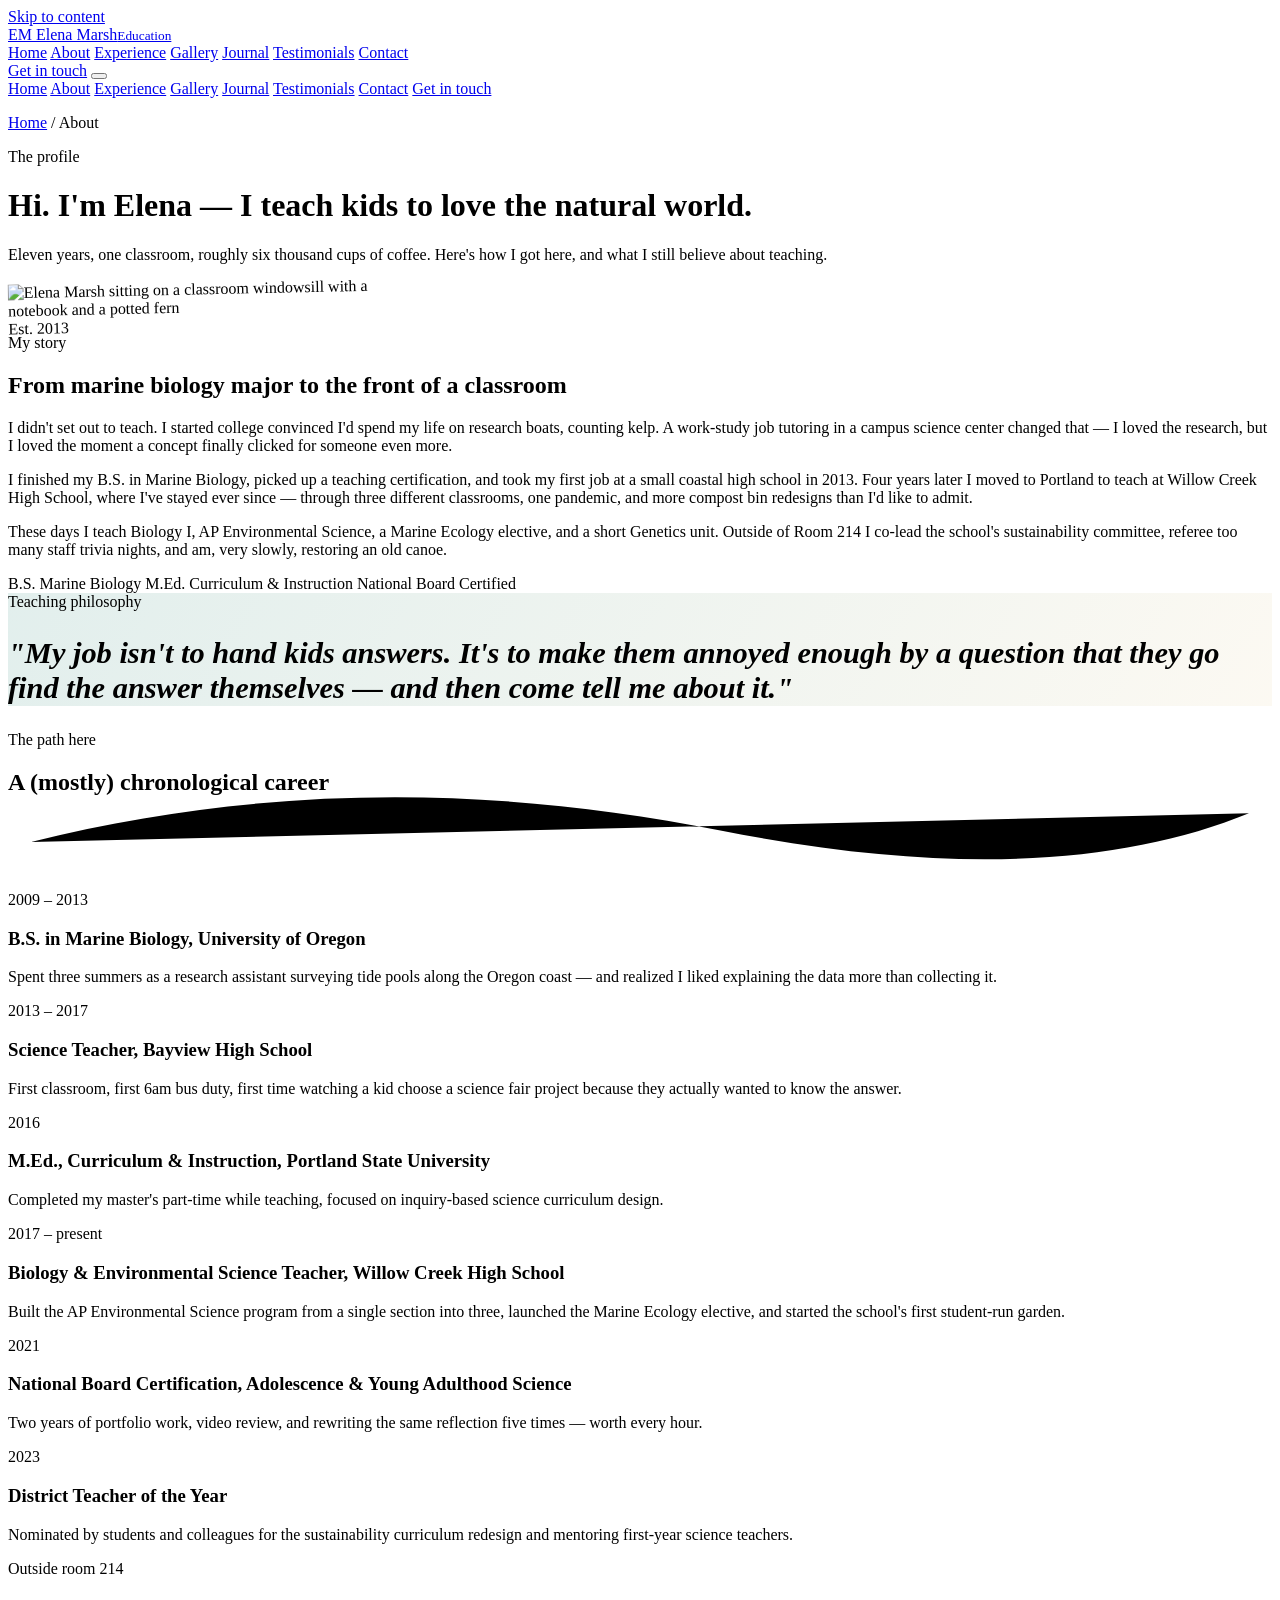
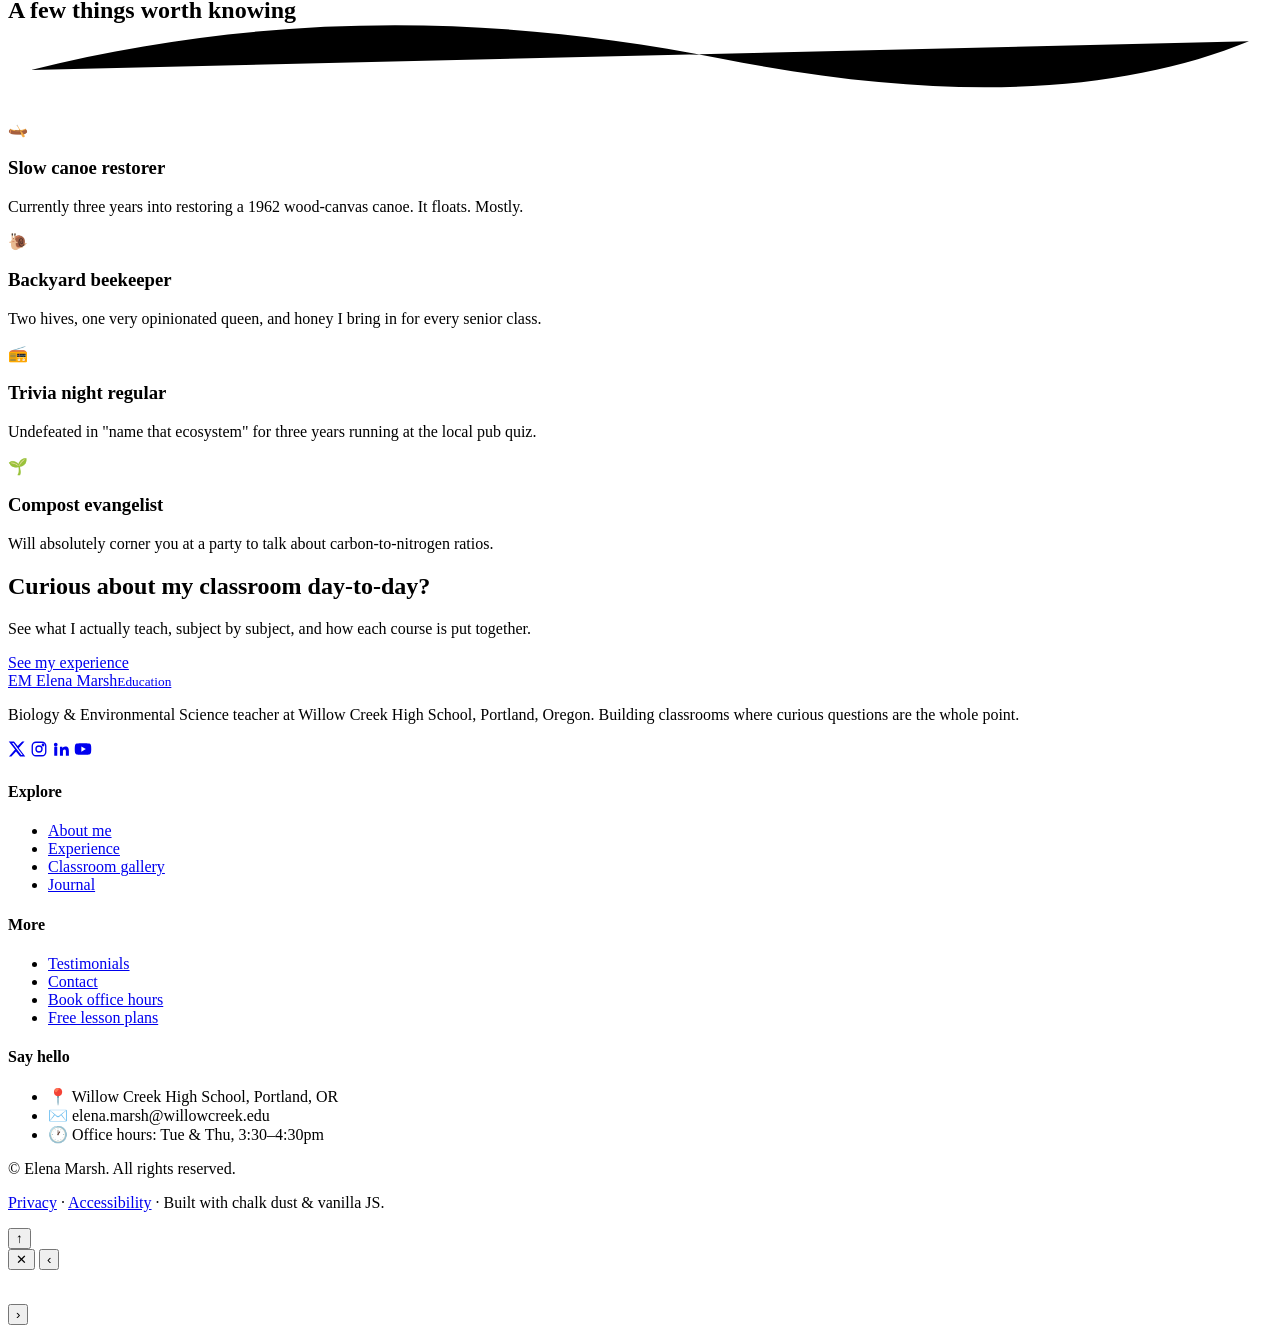
==== about.html @ 23419df8 "push awal" ====
<!DOCTYPE html>
<html lang="en">
<head>
<meta charset="UTF-8">
<meta name="viewport" content="width=device-width, initial-scale=1.0">
<title>About Elena Marsh — Education</title>
<meta name="description" content="Meet Elena Marsh, a Biology and Environmental Science teacher with 11 years in the classroom. Her story, teaching philosophy, and career timeline.">
<link rel="icon" href="data:image/svg+xml,<svg xmlns=%22http://www.w3.org/2000/svg%22 viewBox=%220 0 100 100%22><rect width=%22100%22 height=%22100%22 rx=%2222%22 fill=%22%234a9a8e%22/><text x=%2250%25%22 y=%2262%25%22 font-size=%2250%22 text-anchor=%22middle%22 fill=%22%230f1419%22 font-family=%22Georgia%22>EM</text></svg>">
<link rel="stylesheet" href="assets/styles.css">
</head>
<body>
<a class="skip-link" href="#main">Skip to content</a>
<div class="bg-layers" aria-hidden="true">
  <div class="bg-grid" data-parallax="0.06"></div>
  <span class="bg-dot" style="width:240px;height:240px;background:radial-gradient(circle,rgba(74,154,142,.25),transparent 70%);top:8%;left:-70px;" data-parallax="0.03"></span>
  <span class="bg-dot" style="width:170px;height:170px;background:radial-gradient(circle,rgba(232,147,90,.18),transparent 70%);top:55%;right:-40px;" data-parallax="0.05"></span>
</div>

<nav class="site-nav" aria-label="Primary">
  <div class="wrap">
    <a href="index.html" class="brand">
      <span class="brand-mark" aria-hidden="true">EM</span>
      <span>Elena Marsh<small>Education</small></span>
    </a>
    <div class="nav-links" role="menubar">
      <a href="index.html">Home</a>
      <a href="about.html" aria-current="page">About</a>
      <a href="experience.html">Experience</a>
      <a href="gallery.html">Gallery</a>
      <a href="blog.html">Journal</a>
      <a href="testimonials.html">Testimonials</a>
      <a href="contact.html">Contact</a>
    </div>
    <div class="nav-cta">
      <a href="contact.html" class="btn btn-ghost btn-sm">Get in touch</a>
      <button class="hamburger" aria-label="Toggle menu" aria-expanded="false" aria-controls="mobile-menu">
        <span></span><span></span><span></span>
      </button>
    </div>
  </div>
</nav>
<div class="mobile-panel" id="mobile-menu">
  <a href="index.html">Home</a>
  <a href="about.html" aria-current="page">About</a>
  <a href="experience.html">Experience</a>
  <a href="gallery.html">Gallery</a>
  <a href="blog.html">Journal</a>
  <a href="testimonials.html">Testimonials</a>
  <a href="contact.html">Contact</a>
  <a href="contact.html" class="btn btn-primary btn-block">Get in touch</a>
</div>

<main id="main">

  <header class="page-header">
    <div class="wrap">
      <p class="crumb"><a href="index.html">Home</a> / About</p>
      <span class="eyebrow">The profile</span>
      <h1>Hi. I'm Elena — I teach kids to love the natural world.</h1>
      <p class="lede">Eleven years, one classroom, roughly six thousand cups of coffee. Here's how I got here, and what I still believe about teaching.</p>
    </div>
  </header>

  <!-- BIO -->
  <section class="section-tight">
    <div class="wrap">
      <div class="grid grid-2" style="align-items:start;gap:2.4rem;">
        <div class="reveal">
          <div class="hero-photo-frame" style="transform:rotate(-1.2deg);max-width:420px;">
            <div class="tape" aria-hidden="true" style="right:auto;left:36px;"></div>
            <img src="https://picsum.photos/seed/elena-portrait/700/860" alt="Elena Marsh sitting on a classroom windowsill with a notebook and a potted fern">
            <span class="sticker sticker-bottom"><span class="dot"></span>Est. 2013</span>
          </div>
        </div>
        <div class="reveal">
          <span class="eyebrow">My story</span>
          <h2>From marine biology major to the front of a classroom</h2>
          <p>I didn't set out to teach. I started college convinced I'd spend my life on research boats, counting kelp. A work-study job tutoring in a campus science center changed that — I loved the research, but I loved the moment a concept finally clicked for someone even more.</p>
          <p>I finished my B.S. in Marine Biology, picked up a teaching certification, and took my first job at a small coastal high school in 2013. Four years later I moved to Portland to teach at Willow Creek High School, where I've stayed ever since — through three different classrooms, one pandemic, and more compost bin redesigns than I'd like to admit.</p>
          <p>These days I teach Biology I, AP Environmental Science, a Marine Ecology elective, and a short Genetics unit. Outside of Room 214 I co-lead the school's sustainability committee, referee too many staff trivia nights, and am, very slowly, restoring an old canoe.</p>
          <div class="tag-row" style="margin-top:1rem;">
            <span class="tag tag-teal">B.S. Marine Biology</span>
            <span class="tag tag-teal">M.Ed. Curriculum &amp; Instruction</span>
            <span class="tag tag-coral">National Board Certified</span>
          </div>
        </div>
      </div>
    </div>
  </section>

  <!-- PHILOSOPHY QUOTE -->
  <section class="band section-tight">
    <div class="wrap reveal">
      <div class="cta-banner" style="background:linear-gradient(120deg, rgba(74,154,142,.16), rgba(217,180,92,.08));">
        <div>
          <span class="eyebrow">Teaching philosophy</span>
          <h2 style="font-size:clamp(1.3rem,2.6vw,1.9rem);font-style:italic;">"My job isn't to hand kids answers. It's to make them annoyed enough by a question that they go find the answer themselves — and then come tell me about it."</h2>
        </div>
      </div>
    </div>
  </section>

  <!-- TIMELINE -->
  <section class="section-tight">
    <div class="wrap">
      <div class="section-head reveal">
        <span class="eyebrow">The path here</span>
        <h2>A (mostly) chronological career
          <svg class="chalk-underline" viewBox="0 0 220 12" aria-hidden="true"><path d="M4 8c40-10 80-10 120-2s70 6 92-3"/></svg>
        </h2>
      </div>
      <div class="timeline reveal">
        <div class="tl-item">
          <span class="tl-dot" aria-hidden="true"></span>
          <span class="tl-date">2009 – 2013</span>
          <h3>B.S. in Marine Biology, University of Oregon</h3>
          <p>Spent three summers as a research assistant surveying tide pools along the Oregon coast — and realized I liked explaining the data more than collecting it.</p>
        </div>
        <div class="tl-item">
          <span class="tl-dot" aria-hidden="true"></span>
          <span class="tl-date">2013 – 2017</span>
          <h3>Science Teacher, Bayview High School</h3>
          <p>First classroom, first 6am bus duty, first time watching a kid choose a science fair project because they actually wanted to know the answer.</p>
        </div>
        <div class="tl-item">
          <span class="tl-dot" aria-hidden="true"></span>
          <span class="tl-date">2016</span>
          <h3>M.Ed., Curriculum &amp; Instruction, Portland State University</h3>
          <p>Completed my master's part-time while teaching, focused on inquiry-based science curriculum design.</p>
        </div>
        <div class="tl-item">
          <span class="tl-dot" aria-hidden="true"></span>
          <span class="tl-date">2017 – present</span>
          <h3>Biology &amp; Environmental Science Teacher, Willow Creek High School</h3>
          <p>Built the AP Environmental Science program from a single section into three, launched the Marine Ecology elective, and started the school's first student-run garden.</p>
        </div>
        <div class="tl-item">
          <span class="tl-dot" aria-hidden="true"></span>
          <span class="tl-date">2021</span>
          <h3>National Board Certification, Adolescence &amp; Young Adulthood Science</h3>
          <p>Two years of portfolio work, video review, and rewriting the same reflection five times — worth every hour.</p>
        </div>
        <div class="tl-item">
          <span class="tl-dot" aria-hidden="true"></span>
          <span class="tl-date">2023</span>
          <h3>District Teacher of the Year</h3>
          <p>Nominated by students and colleagues for the sustainability curriculum redesign and mentoring first-year science teachers.</p>
        </div>
      </div>
    </div>
  </section>

  <!-- FUN FACTS -->
  <section class="band">
    <div class="wrap">
      <div class="section-head reveal">
        <span class="eyebrow">Outside room 214</span>
        <h2>A few things worth knowing
          <svg class="chalk-underline" viewBox="0 0 220 12" aria-hidden="true"><path d="M4 8c40-10 80-10 120-2s70 6 92-3"/></svg>
        </h2>
      </div>
      <div class="grid grid-4 reveal-stagger">
        <div class="card reveal" style="--i:0">
          <div class="card-icon" aria-hidden="true">🛶</div>
          <h3>Slow canoe restorer</h3>
          <p>Currently three years into restoring a 1962 wood-canvas canoe. It floats. Mostly.</p>
        </div>
        <div class="card reveal" style="--i:1">
          <div class="card-icon" aria-hidden="true">🐌</div>
          <h3>Backyard beekeeper</h3>
          <p>Two hives, one very opinionated queen, and honey I bring in for every senior class.</p>
        </div>
        <div class="card reveal" style="--i:2">
          <div class="card-icon" aria-hidden="true">📻</div>
          <h3>Trivia night regular</h3>
          <p>Undefeated in "name that ecosystem" for three years running at the local pub quiz.</p>
        </div>
        <div class="card reveal" style="--i:3">
          <div class="card-icon" aria-hidden="true">🌱</div>
          <h3>Compost evangelist</h3>
          <p>Will absolutely corner you at a party to talk about carbon-to-nitrogen ratios.</p>
        </div>
      </div>
    </div>
  </section>

  <section class="section-tight">
    <div class="wrap reveal">
      <div class="cta-banner">
        <div>
          <h2>Curious about my classroom day-to-day?</h2>
          <p>See what I actually teach, subject by subject, and how each course is put together.</p>
        </div>
        <a href="experience.html" class="btn btn-coral">See my experience</a>
      </div>
    </div>
  </section>

</main>

<footer class="site-footer">
  <div class="wrap">
    <div class="footer-grid">
      <div class="footer-about">
        <a href="index.html" class="brand" style="margin-bottom:1em;">
          <span class="brand-mark" aria-hidden="true">EM</span>
          <span>Elena Marsh<small>Education</small></span>
        </a>
        <p>Biology &amp; Environmental Science teacher at Willow Creek High School, Portland, Oregon. Building classrooms where curious questions are the whole point.</p>
        <div class="social-row">
          <a href="https://twitter.com" aria-label="Elena Marsh on X (Twitter)" target="_blank" rel="noopener"><svg viewBox="0 0 24 24" width="18" height="18" fill="currentColor" aria-hidden="true"><path d="M18.9 2H22l-7.6 8.7L23 22h-6.9l-5.4-6.6L4.5 22H1.3l8.1-9.3L1 2h7l4.9 6.1L18.9 2Zm-1.2 18h1.9L7.4 4H5.4l12.3 16Z"/></svg></a>
          <a href="https://instagram.com" aria-label="Elena Marsh on Instagram" target="_blank" rel="noopener"><svg viewBox="0 0 24 24" width="18" height="18" fill="none" stroke="currentColor" stroke-width="1.8" aria-hidden="true"><rect x="3" y="3" width="18" height="18" rx="5"/><circle cx="12" cy="12" r="4"/><circle cx="17.4" cy="6.6" r="1"/></svg></a>
          <a href="https://linkedin.com" aria-label="Elena Marsh on LinkedIn" target="_blank" rel="noopener"><svg viewBox="0 0 24 24" width="18" height="18" fill="currentColor" aria-hidden="true"><path d="M4.98 3.5a2.5 2.5 0 1 1 0 5 2.5 2.5 0 0 1 0-5ZM3 9h4v12H3V9Zm7 0h3.8v1.7h.1c.5-1 1.9-2 3.8-2 4 0 4.8 2.6 4.8 6V21h-4v-5.4c0-1.3 0-3-1.8-3s-2.1 1.4-2.1 2.9V21h-4V9Z"/></svg></a>
          <a href="https://youtube.com" aria-label="Elena Marsh on YouTube" target="_blank" rel="noopener"><svg viewBox="0 0 24 24" width="18" height="18" fill="currentColor" aria-hidden="true"><path d="M23 12s0-3.5-.4-5.1a3 3 0 0 0-2.1-2.1C18.9 4.4 12 4.4 12 4.4s-6.9 0-8.5.4A3 3 0 0 0 1.4 6.9C1 8.5 1 12 1 12s0 3.5.4 5.1a3 3 0 0 0 2.1 2.1c1.6.4 8.5.4 8.5.4s6.9 0 8.5-.4a3 3 0 0 0 2.1-2.1C23 15.5 23 12 23 12ZM9.8 15.5V8.5l6 3.5-6 3.5Z"/></svg></a>
        </div>
      </div>
      <div class="footer-links">
        <h4>Explore</h4>
        <ul>
          <li><a href="about.html">About me</a></li>
          <li><a href="experience.html">Experience</a></li>
          <li><a href="gallery.html">Classroom gallery</a></li>
          <li><a href="blog.html">Journal</a></li>
        </ul>
      </div>
      <div class="footer-links">
        <h4>More</h4>
        <ul>
          <li><a href="testimonials.html">Testimonials</a></li>
          <li><a href="contact.html">Contact</a></li>
          <li><a href="contact.html">Book office hours</a></li>
          <li><a href="blog.html">Free lesson plans</a></li>
        </ul>
      </div>
      <div class="footer-contact">
        <h4>Say hello</h4>
        <ul>
          <li>📍 Willow Creek High School, Portland, OR</li>
          <li>✉️ elena.marsh@willowcreek.edu</li>
          <li>🕐 Office hours: Tue &amp; Thu, 3:30–4:30pm</li>
        </ul>
      </div>
    </div>
    <div class="footer-bottom">
      <p>© <span class="js-year"></span> Elena Marsh. All rights reserved.</p>
      <p><a href="contact.html">Privacy</a> · <a href="contact.html">Accessibility</a> · Built with chalk dust &amp; vanilla JS.</p>
    </div>
  </div>
</footer>

<button class="to-top" aria-label="Back to top">↑</button>
<div class="lightbox" role="dialog" aria-modal="true" aria-label="Image viewer">
  <button class="lightbox-close" aria-label="Close image viewer">✕</button>
  <button class="lightbox-prev" aria-label="Previous image">‹</button>
  <div class="lightbox-inner">
    <img src="" alt="">
    <p class="lightbox-cap"></p>
  </div>
  <button class="lightbox-next" aria-label="Next image">›</button>
</div>

<script src="assets/script.js"></script>
</body>
</html>
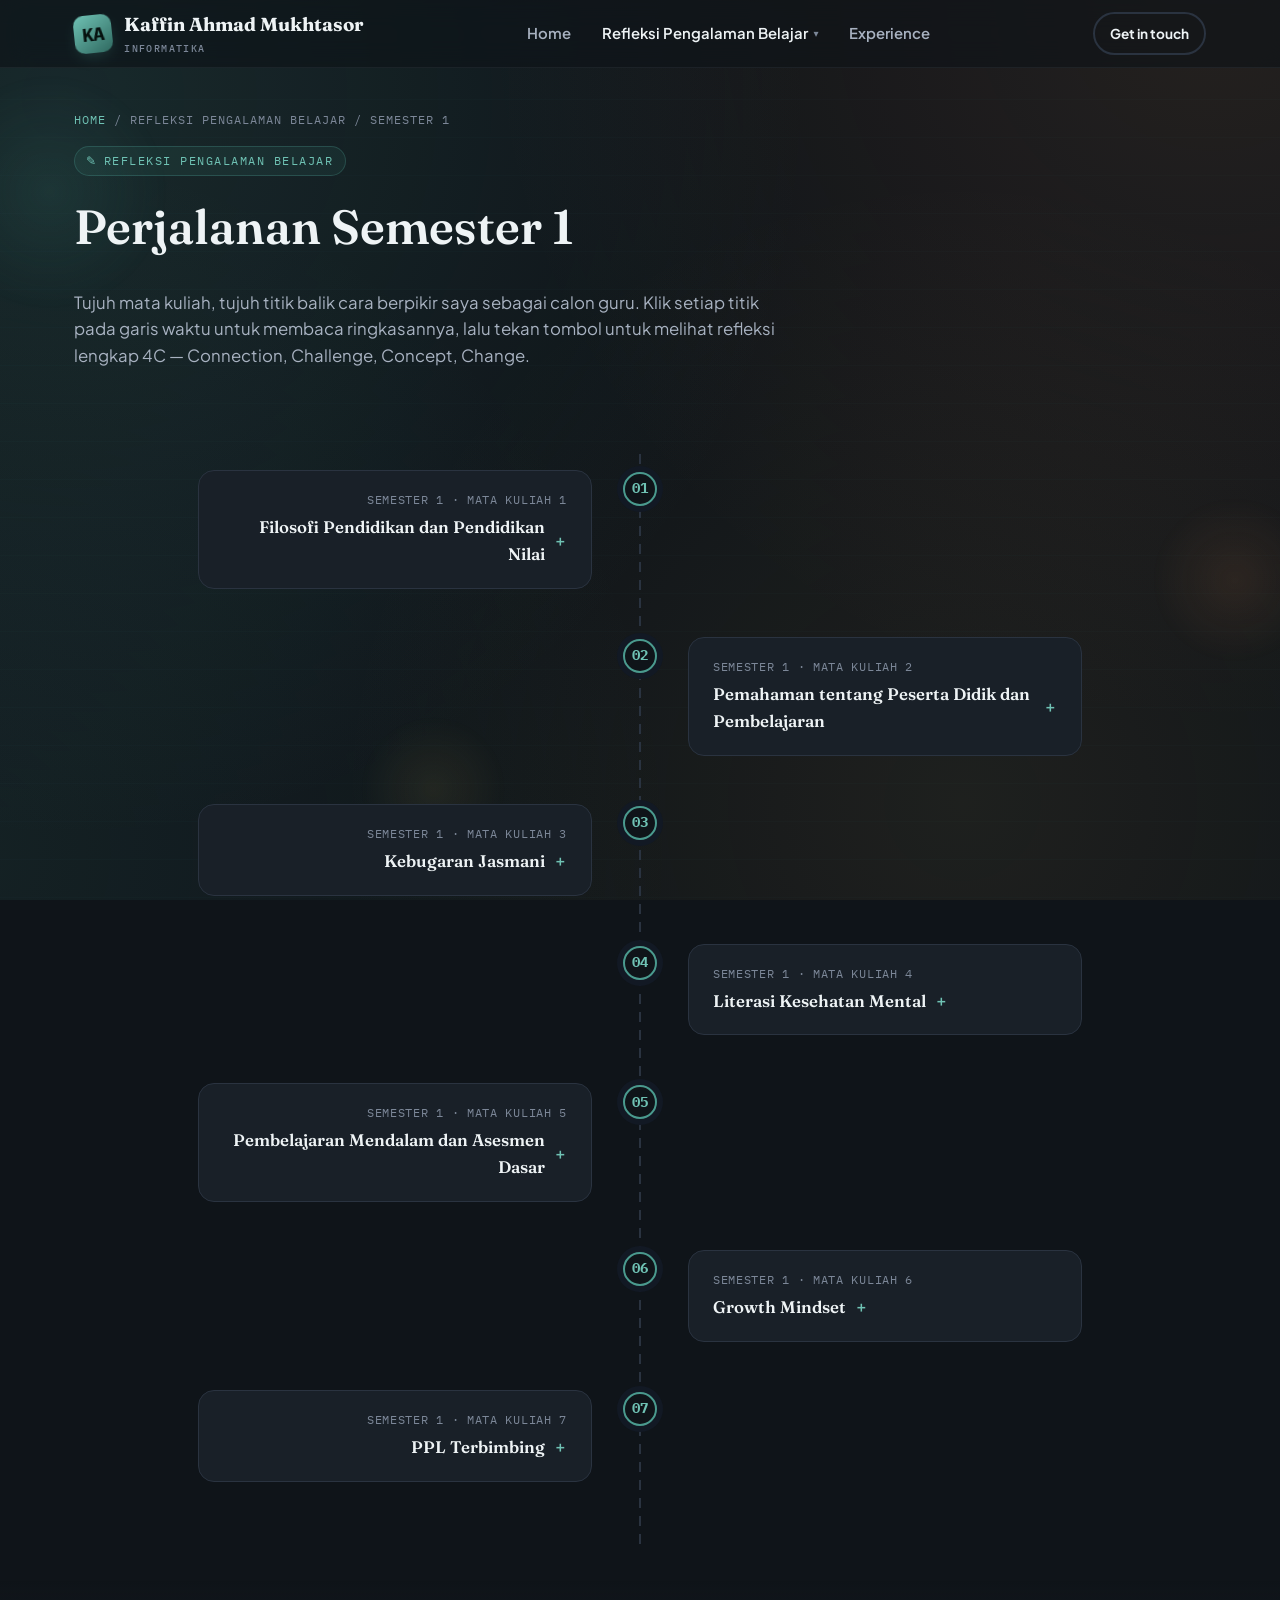
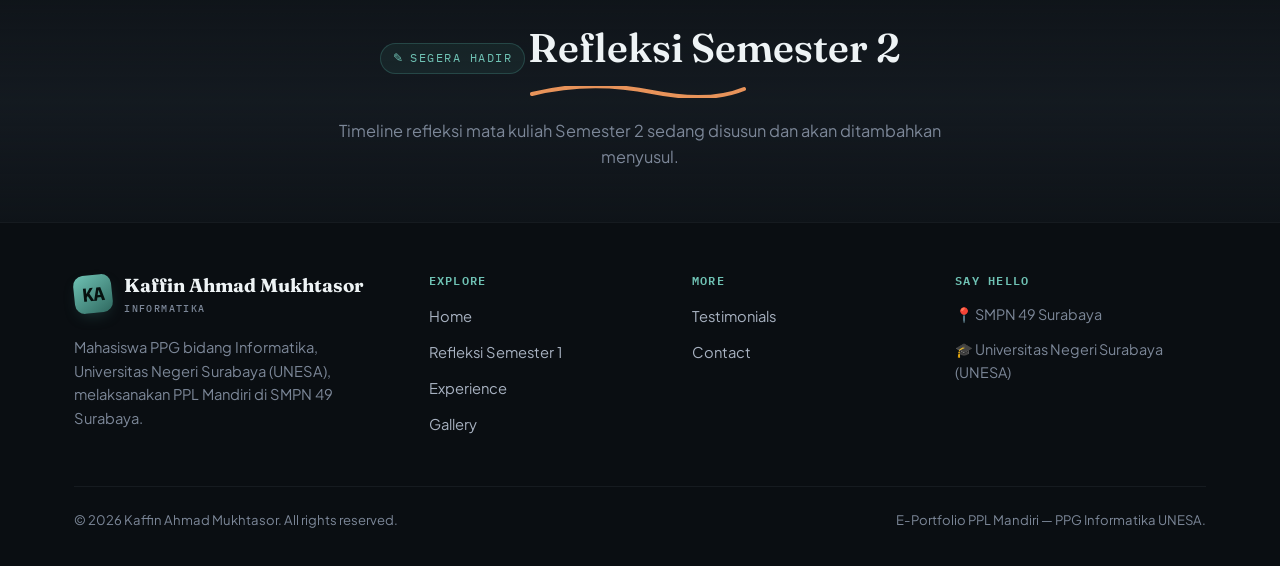
==== commit f67c215e: "push landyard" ====
--- a/about.html
+++ b/about.html
@@ -1,11 +1,12 @@
 <!DOCTYPE html>
-<html lang="en">
+<html lang="id">
 <head>
 <meta charset="UTF-8">
 <meta name="viewport" content="width=device-width, initial-scale=1.0">
-<title>About Elena Marsh — Education</title>
-<meta name="description" content="Meet Elena Marsh, a Biology and Environmental Science teacher with 11 years in the classroom. Her story, teaching philosophy, and career timeline.">
-<link rel="icon" href="data:image/svg+xml,<svg xmlns=%22http://www.w3.org/2000/svg%22 viewBox=%220 0 100 100%22><rect width=%22100%22 height=%22100%22 rx=%2222%22 fill=%22%234a9a8e%22/><text x=%2250%25%22 y=%2262%25%22 font-size=%2250%22 text-anchor=%22middle%22 fill=%22%230f1419%22 font-family=%22Georgia%22>EM</text></svg>">
+<title>Refleksi Semester 1 — Kaffin Ahmad Mukhtasor</title>
+<meta name="description" content="Timeline refleksi 4C (Connection, Challenge, Concept, Change) mata kuliah Semester 1 PPG Informatika Kaffin Ahmad Mukhtasor, Universitas Negeri Surabaya (UNESA).">
+
+<link rel="icon" href="foto/Logo Unesa-01.png">
 <link rel="stylesheet" href="assets/styles.css">
 </head>
 <body>
@@ -14,22 +15,26 @@
   <div class="bg-grid" data-parallax="0.06"></div>
   <span class="bg-dot" style="width:240px;height:240px;background:radial-gradient(circle,rgba(74,154,142,.25),transparent 70%);top:8%;left:-70px;" data-parallax="0.03"></span>
   <span class="bg-dot" style="width:170px;height:170px;background:radial-gradient(circle,rgba(232,147,90,.18),transparent 70%);top:55%;right:-40px;" data-parallax="0.05"></span>
+  <span class="bg-dot" style="width:150px;height:150px;background:radial-gradient(circle,rgba(217,180,92,.16),transparent 70%);bottom:4%;left:28%;" data-parallax="0.04"></span>
 </div>
 
 <nav class="site-nav" aria-label="Primary">
   <div class="wrap">
     <a href="index.html" class="brand">
-      <span class="brand-mark" aria-hidden="true">EM</span>
-      <span>Elena Marsh<small>Education</small></span>
+      <span class="brand-mark" aria-hidden="true">KA</span>
+      <span>Kaffin Ahmad Mukhtasor<small>Informatika</small></span>
     </a>
     <div class="nav-links" role="menubar">
       <a href="index.html">Home</a>
-      <a href="about.html" aria-current="page">About</a>
+      <details class="nav-dropdown">
+        <summary aria-current="page">Refleksi Pengalaman Belajar</summary>
+        <div class="dropdown-menu">
+          <a href="about.html#semester-1" aria-current="page">Semester 1</a>
+          <a href="about.html#semester-2">Semester 2</a>
+        </div>
+      </details>
       <a href="experience.html">Experience</a>
-      <a href="gallery.html">Gallery</a>
-      <a href="blog.html">Journal</a>
-      <a href="testimonials.html">Testimonials</a>
-      <a href="contact.html">Contact</a>
+      
     </div>
     <div class="nav-cta">
       <a href="contact.html" class="btn btn-ghost btn-sm">Get in touch</a>
@@ -41,7 +46,13 @@
 </nav>
 <div class="mobile-panel" id="mobile-menu">
   <a href="index.html">Home</a>
-  <a href="about.html" aria-current="page">About</a>
+  <details class="nav-dropdown">
+    <summary aria-current="page">Refleksi Pengalaman Belajar</summary>
+    <div class="dropdown-menu">
+      <a href="about.html#semester-1" aria-current="page">Semester 1</a>
+      <a href="about.html#semester-2">Semester 2</a>
+    </div>
+  </details>
   <a href="experience.html">Experience</a>
   <a href="gallery.html">Gallery</a>
   <a href="blog.html">Journal</a>
@@ -52,146 +63,32 @@
 
 <main id="main">
 
-  <header class="page-header">
-    <div class="wrap">
-      <p class="crumb"><a href="index.html">Home</a> / About</p>
-      <span class="eyebrow">The profile</span>
-      <h1>Hi. I'm Elena — I teach kids to love the natural world.</h1>
-      <p class="lede">Eleven years, one classroom, roughly six thousand cups of coffee. Here's how I got here, and what I still believe about teaching.</p>
-    </div>
-  </header>
-
-  <!-- BIO -->
-  <section class="section-tight">
-    <div class="wrap">
-      <div class="grid grid-2" style="align-items:start;gap:2.4rem;">
-        <div class="reveal">
-          <div class="hero-photo-frame" style="transform:rotate(-1.2deg);max-width:420px;">
-            <div class="tape" aria-hidden="true" style="right:auto;left:36px;"></div>
-            <img src="https://picsum.photos/seed/elena-portrait/700/860" alt="Elena Marsh sitting on a classroom windowsill with a notebook and a potted fern">
-            <span class="sticker sticker-bottom"><span class="dot"></span>Est. 2013</span>
-          </div>
-        </div>
-        <div class="reveal">
-          <span class="eyebrow">My story</span>
-          <h2>From marine biology major to the front of a classroom</h2>
-          <p>I didn't set out to teach. I started college convinced I'd spend my life on research boats, counting kelp. A work-study job tutoring in a campus science center changed that — I loved the research, but I loved the moment a concept finally clicked for someone even more.</p>
-          <p>I finished my B.S. in Marine Biology, picked up a teaching certification, and took my first job at a small coastal high school in 2013. Four years later I moved to Portland to teach at Willow Creek High School, where I've stayed ever since — through three different classrooms, one pandemic, and more compost bin redesigns than I'd like to admit.</p>
-          <p>These days I teach Biology I, AP Environmental Science, a Marine Ecology elective, and a short Genetics unit. Outside of Room 214 I co-lead the school's sustainability committee, referee too many staff trivia nights, and am, very slowly, restoring an old canoe.</p>
-          <div class="tag-row" style="margin-top:1rem;">
-            <span class="tag tag-teal">B.S. Marine Biology</span>
-            <span class="tag tag-teal">M.Ed. Curriculum &amp; Instruction</span>
-            <span class="tag tag-coral">National Board Certified</span>
-          </div>
-        </div>
-      </div>
-    </div>
-  </section>
-
-  <!-- PHILOSOPHY QUOTE -->
-  <section class="band section-tight">
+  <!-- PAGE HEADER -->
+  <section class="page-header">
     <div class="wrap reveal">
-      <div class="cta-banner" style="background:linear-gradient(120deg, rgba(74,154,142,.16), rgba(217,180,92,.08));">
-        <div>
-          <span class="eyebrow">Teaching philosophy</span>
-          <h2 style="font-size:clamp(1.3rem,2.6vw,1.9rem);font-style:italic;">"My job isn't to hand kids answers. It's to make them annoyed enough by a question that they go find the answer themselves — and then come tell me about it."</h2>
-        </div>
-      </div>
+      <div class="crumb"><a href="index.html">Home</a> / Refleksi Pengalaman Belajar / Semester 1</div>
+      <span class="eyebrow">Refleksi Pengalaman Belajar</span>
+      <h1>Perjalanan Semester 1</h1>
+      <p class="lede">Tujuh mata kuliah, tujuh titik balik cara berpikir saya sebagai calon guru. Klik setiap titik pada garis waktu untuk membaca ringkasannya, lalu tekan tombol untuk melihat refleksi lengkap 4C — Connection, Challenge, Concept, Change.</p>
     </div>
   </section>
 
   <!-- TIMELINE -->
-  <section class="section-tight">
+  <section class="section-tight" id="semester-1">
     <div class="wrap">
-      <div class="section-head reveal">
-        <span class="eyebrow">The path here</span>
-        <h2>A (mostly) chronological career
-          <svg class="chalk-underline" viewBox="0 0 220 12" aria-hidden="true"><path d="M4 8c40-10 80-10 120-2s70 6 92-3"/></svg>
-        </h2>
-      </div>
-      <div class="timeline reveal">
-        <div class="tl-item">
-          <span class="tl-dot" aria-hidden="true"></span>
-          <span class="tl-date">2009 – 2013</span>
-          <h3>B.S. in Marine Biology, University of Oregon</h3>
-          <p>Spent three summers as a research assistant surveying tide pools along the Oregon coast — and realized I liked explaining the data more than collecting it.</p>
-        </div>
-        <div class="tl-item">
-          <span class="tl-dot" aria-hidden="true"></span>
-          <span class="tl-date">2013 – 2017</span>
-          <h3>Science Teacher, Bayview High School</h3>
-          <p>First classroom, first 6am bus duty, first time watching a kid choose a science fair project because they actually wanted to know the answer.</p>
-        </div>
-        <div class="tl-item">
-          <span class="tl-dot" aria-hidden="true"></span>
-          <span class="tl-date">2016</span>
-          <h3>M.Ed., Curriculum &amp; Instruction, Portland State University</h3>
-          <p>Completed my master's part-time while teaching, focused on inquiry-based science curriculum design.</p>
-        </div>
-        <div class="tl-item">
-          <span class="tl-dot" aria-hidden="true"></span>
-          <span class="tl-date">2017 – present</span>
-          <h3>Biology &amp; Environmental Science Teacher, Willow Creek High School</h3>
-          <p>Built the AP Environmental Science program from a single section into three, launched the Marine Ecology elective, and started the school's first student-run garden.</p>
-        </div>
-        <div class="tl-item">
-          <span class="tl-dot" aria-hidden="true"></span>
-          <span class="tl-date">2021</span>
-          <h3>National Board Certification, Adolescence &amp; Young Adulthood Science</h3>
-          <p>Two years of portfolio work, video review, and rewriting the same reflection five times — worth every hour.</p>
-        </div>
-        <div class="tl-item">
-          <span class="tl-dot" aria-hidden="true"></span>
-          <span class="tl-date">2023</span>
-          <h3>District Teacher of the Year</h3>
-          <p>Nominated by students and colleagues for the sustainability curriculum redesign and mentoring first-year science teachers.</p>
-        </div>
-      </div>
+      <div id="timeline-root" class="timeline-vertical"></div>
     </div>
   </section>
 
-  <!-- FUN FACTS -->
-  <section class="band">
+  <!-- SEMESTER 2 PLACEHOLDER -->
+  <section class="section-tight band" id="semester-2">
     <div class="wrap">
-      <div class="section-head reveal">
-        <span class="eyebrow">Outside room 214</span>
-        <h2>A few things worth knowing
+      <div class="section-head reveal text-center" style="margin: 0 auto;">
+        <span class="eyebrow">Segera Hadir</span>
+        <h2>Refleksi Semester 2
           <svg class="chalk-underline" viewBox="0 0 220 12" aria-hidden="true"><path d="M4 8c40-10 80-10 120-2s70 6 92-3"/></svg>
         </h2>
-      </div>
-      <div class="grid grid-4 reveal-stagger">
-        <div class="card reveal" style="--i:0">
-          <div class="card-icon" aria-hidden="true">🛶</div>
-          <h3>Slow canoe restorer</h3>
-          <p>Currently three years into restoring a 1962 wood-canvas canoe. It floats. Mostly.</p>
-        </div>
-        <div class="card reveal" style="--i:1">
-          <div class="card-icon" aria-hidden="true">🐌</div>
-          <h3>Backyard beekeeper</h3>
-          <p>Two hives, one very opinionated queen, and honey I bring in for every senior class.</p>
-        </div>
-        <div class="card reveal" style="--i:2">
-          <div class="card-icon" aria-hidden="true">📻</div>
-          <h3>Trivia night regular</h3>
-          <p>Undefeated in "name that ecosystem" for three years running at the local pub quiz.</p>
-        </div>
-        <div class="card reveal" style="--i:3">
-          <div class="card-icon" aria-hidden="true">🌱</div>
-          <h3>Compost evangelist</h3>
-          <p>Will absolutely corner you at a party to talk about carbon-to-nitrogen ratios.</p>
-        </div>
-      </div>
-    </div>
-  </section>
-
-  <section class="section-tight">
-    <div class="wrap reveal">
-      <div class="cta-banner">
-        <div>
-          <h2>Curious about my classroom day-to-day?</h2>
-          <p>See what I actually teach, subject by subject, and how each course is put together.</p>
-        </div>
-        <a href="experience.html" class="btn btn-coral">See my experience</a>
+        <p>Timeline refleksi mata kuliah Semester 2 sedang disusun dan akan ditambahkan menyusul.</p>
       </div>
     </div>
   </section>
@@ -203,24 +100,18 @@
     <div class="footer-grid">
       <div class="footer-about">
         <a href="index.html" class="brand" style="margin-bottom:1em;">
-          <span class="brand-mark" aria-hidden="true">EM</span>
-          <span>Elena Marsh<small>Education</small></span>
+          <span class="brand-mark" aria-hidden="true">KA</span>
+          <span>Kaffin Ahmad Mukhtasor<small>Informatika</small></span>
         </a>
-        <p>Biology &amp; Environmental Science teacher at Willow Creek High School, Portland, Oregon. Building classrooms where curious questions are the whole point.</p>
-        <div class="social-row">
-          <a href="https://twitter.com" aria-label="Elena Marsh on X (Twitter)" target="_blank" rel="noopener"><svg viewBox="0 0 24 24" width="18" height="18" fill="currentColor" aria-hidden="true"><path d="M18.9 2H22l-7.6 8.7L23 22h-6.9l-5.4-6.6L4.5 22H1.3l8.1-9.3L1 2h7l4.9 6.1L18.9 2Zm-1.2 18h1.9L7.4 4H5.4l12.3 16Z"/></svg></a>
-          <a href="https://instagram.com" aria-label="Elena Marsh on Instagram" target="_blank" rel="noopener"><svg viewBox="0 0 24 24" width="18" height="18" fill="none" stroke="currentColor" stroke-width="1.8" aria-hidden="true"><rect x="3" y="3" width="18" height="18" rx="5"/><circle cx="12" cy="12" r="4"/><circle cx="17.4" cy="6.6" r="1"/></svg></a>
-          <a href="https://linkedin.com" aria-label="Elena Marsh on LinkedIn" target="_blank" rel="noopener"><svg viewBox="0 0 24 24" width="18" height="18" fill="currentColor" aria-hidden="true"><path d="M4.98 3.5a2.5 2.5 0 1 1 0 5 2.5 2.5 0 0 1 0-5ZM3 9h4v12H3V9Zm7 0h3.8v1.7h.1c.5-1 1.9-2 3.8-2 4 0 4.8 2.6 4.8 6V21h-4v-5.4c0-1.3 0-3-1.8-3s-2.1 1.4-2.1 2.9V21h-4V9Z"/></svg></a>
-          <a href="https://youtube.com" aria-label="Elena Marsh on YouTube" target="_blank" rel="noopener"><svg viewBox="0 0 24 24" width="18" height="18" fill="currentColor" aria-hidden="true"><path d="M23 12s0-3.5-.4-5.1a3 3 0 0 0-2.1-2.1C18.9 4.4 12 4.4 12 4.4s-6.9 0-8.5.4A3 3 0 0 0 1.4 6.9C1 8.5 1 12 1 12s0 3.5.4 5.1a3 3 0 0 0 2.1 2.1c1.6.4 8.5.4 8.5.4s6.9 0 8.5-.4a3 3 0 0 0 2.1-2.1C23 15.5 23 12 23 12ZM9.8 15.5V8.5l6 3.5-6 3.5Z"/></svg></a>
-        </div>
+        <p>Mahasiswa PPG bidang Informatika, Universitas Negeri Surabaya (UNESA), melaksanakan PPL Mandiri di SMPN 49 Surabaya.</p>
       </div>
       <div class="footer-links">
         <h4>Explore</h4>
         <ul>
-          <li><a href="about.html">About me</a></li>
+          <li><a href="index.html">Home</a></li>
+          <li><a href="about.html#semester-1">Refleksi Semester 1</a></li>
           <li><a href="experience.html">Experience</a></li>
-          <li><a href="gallery.html">Classroom gallery</a></li>
-          <li><a href="blog.html">Journal</a></li>
+          <li><a href="gallery.html">Gallery</a></li>
         </ul>
       </div>
       <div class="footer-links">
@@ -228,37 +119,36 @@
         <ul>
           <li><a href="testimonials.html">Testimonials</a></li>
           <li><a href="contact.html">Contact</a></li>
-          <li><a href="contact.html">Book office hours</a></li>
-          <li><a href="blog.html">Free lesson plans</a></li>
         </ul>
       </div>
       <div class="footer-contact">
         <h4>Say hello</h4>
         <ul>
-          <li>📍 Willow Creek High School, Portland, OR</li>
-          <li>✉️ elena.marsh@willowcreek.edu</li>
-          <li>🕐 Office hours: Tue &amp; Thu, 3:30–4:30pm</li>
+          <li>📍 SMPN 49 Surabaya</li>
+          <li>🎓 Universitas Negeri Surabaya (UNESA)</li>
         </ul>
       </div>
     </div>
     <div class="footer-bottom">
-      <p>© <span class="js-year"></span> Elena Marsh. All rights reserved.</p>
-      <p><a href="contact.html">Privacy</a> · <a href="contact.html">Accessibility</a> · Built with chalk dust &amp; vanilla JS.</p>
+      <p>© <span class="js-year"></span> Kaffin Ahmad Mukhtasor. All rights reserved.</p>
+      <p>E-Portfolio PPL Mandiri — PPG Informatika UNESA.</p>
     </div>
   </div>
 </footer>
 
 <button class="to-top" aria-label="Back to top">↑</button>
-<div class="lightbox" role="dialog" aria-modal="true" aria-label="Image viewer">
-  <button class="lightbox-close" aria-label="Close image viewer">✕</button>
-  <button class="lightbox-prev" aria-label="Previous image">‹</button>
-  <div class="lightbox-inner">
-    <img src="" alt="">
-    <p class="lightbox-cap"></p>
+
+<!-- MODAL: Detail Refleksi 4C -->
+<div class="modal-overlay" role="dialog" aria-modal="true" aria-label="Detail refleksi mata kuliah">
+  <div class="modal-box">
+    <button class="modal-close" aria-label="Tutup">✕</button>
+    <span class="eyebrow modal-eyebrow">Refleksi 4C</span>
+    <h3 class="js-modal-title">Judul Mata Kuliah</h3>
+    <div class="modal-4c js-modal-4c"></div>
   </div>
-  <button class="lightbox-next" aria-label="Next image">›</button>
 </div>
 
 <script src="assets/script.js"></script>
+<script src="assets/semester1.js"></script>
 </body>
-</html>
+</html>
--- a/assets/styles.css
+++ b/assets/styles.css
@@ -0,0 +1,1446 @@
+/* ==========================================================================
+   ELENA MARSH — EDUCATION PORTFOLIO
+   Deep Ocean / Maximalist Chalkboard system
+   ========================================================================== */
+
+@import url('https://fonts.googleapis.com/css2?family=Fraunces:ital,opsz,wght@0,9..144,400;0,9..144,500;0,9..144,600;0,9..144,700;0,9..144,800;1,9..144,500;1,9..144,600&family=Plus+Jakarta+Sans:ital,wght@0,400;0,500;0,600;0,700;0,800;1,500&family=IBM+Plex+Mono:wght@400;500;600&display=swap');
+
+/* ---------- Design tokens ---------- */
+:root{
+  /* colors */
+  --bg: #0f1419;
+  --bg-alt: #121924;
+  --bg-deep: #0a0e12;
+  --card: #192028;
+  --card-alt: #1f2731;
+  --card-line: #2a3340;
+  --teal: #4a9a8e;
+  --teal-light: #6fc2b4;
+  --teal-dark: #2f6960;
+  --teal-glow: rgba(74, 154, 142, .35);
+  --silver: #a8b2c1;
+  --silver-dim: #7c8798;
+  --coral: #e8935a;
+  --coral-light: #f0b083;
+  --gold: #d9b45c;
+  --white: #eef3f5;
+  --danger: #e0685f;
+  --ok: #7ec98f;
+
+  /* type */
+  --font-display: 'Fraunces', ui-serif, Georgia, serif;
+  --font-body: 'Plus Jakarta Sans', ui-sans-serif, system-ui, sans-serif;
+  --font-mono: 'IBM Plex Mono', ui-monospace, monospace;
+
+  /* layout */
+  --nav-h: 68px;
+  --container: 1180px;
+  --radius-sm: 10px;
+  --radius-md: 16px;
+  --radius-lg: 26px;
+  --section-pad: 3.4rem;
+
+  /* motion */
+  --ease: cubic-bezier(.22,1,.36,1);
+}
+
+/* ---------- Reset ---------- */
+*, *::before, *::after{ box-sizing: border-box; }
+html{
+  scroll-behavior: smooth;
+  scroll-padding-top: calc(var(--nav-h) + 14px);
+}
+@media (prefers-reduced-motion: reduce){
+  html{ scroll-behavior: auto; }
+  *, *::before, *::after{
+    animation-duration: .001ms !important;
+    animation-iteration-count: 1 !important;
+    transition-duration: .001ms !important;
+    scroll-behavior: auto !important;
+  }
+}
+body{
+  margin: 0;
+  background: var(--bg);
+  color: var(--silver);
+  font-family: var(--font-body);
+  font-size: 16px;
+  line-height: 1.6;
+  -webkit-font-smoothing: antialiased;
+  overflow-x: hidden;
+}
+img{ max-width: 100%; display: block; }
+a{ color: inherit; text-decoration: none; }
+ul{ margin: 0; padding: 0; list-style: none; }
+h1,h2,h3,h4{ font-family: var(--font-display); color: var(--white); margin: 0 0 .5em; font-weight: 600; }
+p{ margin: 0 0 1em; }
+button{ font-family: inherit; cursor: pointer; }
+input, textarea, select{ font-family: inherit; font-size: 1rem; }
+
+/* visible focus for a11y */
+a:focus-visible, button:focus-visible, input:focus-visible, textarea:focus-visible, select:focus-visible{
+  outline: 2px solid var(--teal-light);
+  outline-offset: 3px;
+  border-radius: 4px;
+}
+
+.skip-link{
+  position: absolute;
+  left: -999px;
+  top: 0;
+  background: var(--teal);
+  color: #06110f;
+  padding: .8em 1.2em;
+  z-index: 999;
+  font-weight: 700;
+  border-radius: 0 0 8px 0;
+}
+.skip-link:focus{ left: 0; }
+
+/* ---------- Background texture layers (parallax) ---------- */
+.bg-layers{
+  position: fixed;
+  inset: 0;
+  z-index: 0;
+  pointer-events: none;
+  overflow: hidden;
+}
+.bg-layers::before{
+  /* notebook rule lines */
+  content: "";
+  position: absolute;
+  inset: -10% -10%;
+  background-image: repeating-linear-gradient(
+      to bottom, transparent 0 37px, rgba(74,154,142,.055) 37px 38px
+    );
+  opacity: .5;
+}
+.bg-grid{
+  position: absolute;
+  inset: -20% -20%;
+  background-image:
+    radial-gradient(circle at 18% 22%, rgba(74,154,142,.16), transparent 42%),
+    radial-gradient(circle at 82% 14%, rgba(232,147,90,.10), transparent 40%),
+    radial-gradient(circle at 68% 78%, rgba(217,180,92,.08), transparent 40%),
+    radial-gradient(circle at 12% 82%, rgba(74,154,142,.10), transparent 38%);
+  will-change: transform;
+}
+.bg-dot{
+  position: absolute;
+  border-radius: 50%;
+  filter: blur(1px);
+  opacity: .5;
+  will-change: transform;
+}
+
+/* ---------- Layout helpers ---------- */
+.wrap{
+  width: 100%;
+  max-width: var(--container);
+  margin: 0 auto;
+  padding: 0 1.5rem;
+  position: relative;
+  z-index: 1;
+}
+main{ position: relative; z-index: 1; }
+section{ padding: var(--section-pad) 0; position: relative; }
+.section-tight{ padding: 2.2rem 0; }
+
+.eyebrow{
+  display: inline-flex;
+  align-items: center;
+  gap: .5em;
+  font-family: var(--font-mono);
+  font-size: .78rem;
+  letter-spacing: .12em;
+  text-transform: uppercase;
+  color: var(--teal-light);
+  background: rgba(74,154,142,.1);
+  border: 1px solid rgba(74,154,142,.3);
+  padding: .35em .9em;
+  border-radius: 999px;
+  margin-bottom: 1em;
+}
+.eyebrow::before{ content: "✎"; }
+
+.section-head{
+  max-width: 640px;
+  margin-bottom: 2.2rem;
+}
+.section-head h2{
+  font-size: clamp(1.7rem, 3.4vw, 2.5rem);
+  position: relative;
+  display: inline-block;
+}
+.chalk-underline{
+  display: block;
+  width: 100%;
+  max-width: 220px;
+  height: 12px;
+  margin-top: .15em;
+}
+.chalk-underline path{
+  stroke: var(--coral);
+  stroke-width: 4;
+  fill: none;
+  stroke-linecap: round;
+}
+.section-head p{ color: var(--silver-dim); font-size: 1.02rem; }
+
+/* ---------- Fade-in on scroll ---------- */
+.reveal{
+  opacity: 0;
+  transform: translateY(26px);
+  transition: opacity .7s var(--ease), transform .7s var(--ease);
+}
+.reveal.is-visible{ opacity: 1; transform: translateY(0); }
+.reveal-stagger > *{ transition-delay: calc(var(--i, 0) * 90ms); }
+
+/* ---------- Buttons ---------- */
+.btn{
+  display: inline-flex;
+  align-items: center;
+  gap: .55em;
+  padding: .85em 1.5em;
+  border-radius: 999px;
+  font-weight: 700;
+  font-size: .95rem;
+  border: 2px solid transparent;
+  transition: transform .25s var(--ease), box-shadow .25s var(--ease), background .25s, color .25s, border-color .25s;
+  white-space: nowrap;
+}
+.btn-primary{
+  background: linear-gradient(135deg, var(--teal-light), var(--teal));
+  color: #06110f;
+  box-shadow: 0 10px 26px -10px var(--teal-glow);
+}
+.btn-primary:hover{ transform: translateY(-3px); box-shadow: 0 16px 30px -10px var(--teal-glow); }
+.btn-ghost{
+  background: transparent;
+  border-color: var(--card-line);
+  color: var(--white);
+}
+.btn-ghost:hover{ border-color: var(--teal-light); color: var(--teal-light); transform: translateY(-3px); }
+.btn-coral{
+  background: linear-gradient(135deg, var(--coral-light), var(--coral));
+  color: #2a1206;
+  box-shadow: 0 10px 26px -12px rgba(232,147,90,.45);
+}
+.btn-coral:hover{ transform: translateY(-3px); }
+.btn-sm{ padding: .6em 1.1em; font-size: .85rem; }
+.btn-block{ width: 100%; justify-content: center; }
+
+/* ---------- Nav ---------- */
+.site-nav{
+  position: fixed;
+  top: 0; left: 0; right: 0;
+  height: var(--nav-h);
+  z-index: 100;
+  background: rgba(15,20,25,.68);
+  backdrop-filter: blur(14px) saturate(140%);
+  -webkit-backdrop-filter: blur(14px) saturate(140%);
+  border-bottom: 1px solid rgba(168,178,193,.08);
+  transition: background .3s, border-color .3s;
+}
+.site-nav.is-scrolled{
+  background: rgba(12,16,21,.92);
+  border-bottom-color: rgba(74,154,142,.22);
+}
+.site-nav .wrap{
+  height: 100%;
+  display: flex;
+  align-items: center;
+  justify-content: space-between;
+  gap: 1rem;
+}
+.brand{
+  display: flex;
+  align-items: center;
+  gap: .65em;
+  font-family: var(--font-display);
+  font-weight: 700;
+  font-size: 1.18rem;
+  color: var(--white);
+}
+.brand-mark{
+  width: 38px; height: 38px;
+  border-radius: 10px;
+  background: linear-gradient(145deg, var(--teal-light), var(--teal-dark));
+  display: grid;
+  place-items: center;
+  color: #06110f;
+  font-family: var(--font-mono);
+  font-weight: 700;
+  transform: rotate(-6deg);
+  box-shadow: 0 6px 16px -6px var(--teal-glow);
+  flex: none;
+}
+.brand small{
+  display: block;
+  font-family: var(--font-mono);
+  font-size: .62rem;
+  letter-spacing: .14em;
+  text-transform: uppercase;
+  color: var(--silver-dim);
+  font-weight: 500;
+}
+
+.nav-links{
+  display: flex;
+  align-items: center;
+  gap: 1.9rem;
+}
+.nav-links a{
+  font-size: .93rem;
+  font-weight: 600;
+  color: var(--silver);
+  position: relative;
+  padding: .3em 0;
+  transition: color .25s;
+}
+.nav-links a::after{
+  content: "";
+  position: absolute;
+  left: 0; bottom: -2px;
+  width: 0; height: 2px;
+  background: var(--coral);
+  transition: width .25s var(--ease);
+  border-radius: 2px;
+}
+.nav-links a:hover,
+.nav-links a[aria-current="page"]{ color: var(--white); }
+.nav-links a:hover::after,
+.nav-links a[aria-current="page"]::after{ width: 100%; }
+
+.nav-cta{ display: flex; align-items: center; gap: .8rem; }
+
+.hamburger{
+  display: none;
+  flex-direction: column;
+  gap: 5px;
+  background: none;
+  border: none;
+  padding: .5rem;
+  z-index: 110;
+}
+.hamburger span{
+  width: 24px; height: 2px;
+  background: var(--white);
+  border-radius: 2px;
+  transition: transform .3s var(--ease), opacity .3s var(--ease);
+}
+.hamburger[aria-expanded="true"] span:nth-child(1){ transform: translateY(7px) rotate(45deg); }
+.hamburger[aria-expanded="true"] span:nth-child(2){ opacity: 0; }
+.hamburger[aria-expanded="true"] span:nth-child(3){ transform: translateY(-7px) rotate(-45deg); }
+
+.mobile-panel{
+  position: fixed;
+  inset: var(--nav-h) 0 0 0;
+  background: rgba(10,14,18,.98);
+  backdrop-filter: blur(10px);
+  z-index: 99;
+  display: flex;
+  flex-direction: column;
+  padding: 2rem 1.7rem;
+  gap: .3rem;
+  transform: translateX(100%);
+  transition: transform .35s var(--ease);
+}
+.mobile-panel.is-open{ transform: translateX(0); }
+.mobile-panel a{
+  font-family: var(--font-display);
+  font-size: 1.5rem;
+  padding: .68em 0;
+  border-bottom: 1px solid rgba(168,178,193,.1);
+  color: var(--white);
+}
+.mobile-panel a[aria-current="page"]{ color: var(--teal-light); }
+.mobile-panel .btn{ margin-top: 1.4rem; }
+
+/* ---------- Hero (split) ---------- */
+.hero{
+  padding-top: calc(var(--nav-h) + 2.4rem);
+  padding-bottom: 2.6rem;
+  overflow: hidden;
+}
+.hero .wrap{
+  display: grid;
+  grid-template-columns: 1.05fr .95fr;
+  gap: 2.5rem;
+  align-items: center;
+}
+.hero-copy h1{
+  font-size: clamp(2.3rem, 5vw, 3.6rem);
+  line-height: 1.06;
+  margin-bottom: .38em;
+}
+.hero-copy h1 em{
+  font-style: italic;
+  color: var(--teal-light);
+  position: relative;
+}
+.hero-copy .lede{
+  font-size: 1.12rem;
+  max-width: 46ch;
+  color: var(--silver);
+}
+.hero-actions{
+  display: flex;
+  gap: 1rem;
+  flex-wrap: wrap;
+  margin-top: 1.6rem;
+}
+.hero-stats{
+  display: flex;
+  gap: 1.8rem;
+  margin-top: 2.2rem;
+  flex-wrap: wrap;
+}
+.hero-stats .stat b{
+  display: block;
+  font-family: var(--font-display);
+  font-size: 1.7rem;
+  color: var(--white);
+}
+.hero-stats .stat span{
+  font-size: .8rem;
+  color: var(--silver-dim);
+  font-family: var(--font-mono);
+  text-transform: uppercase;
+  letter-spacing: .06em;
+}
+
+.hero-media{ position: relative; }
+.hero-photo-frame{
+  position: relative;
+  border-radius: var(--radius-lg);
+  overflow: hidden;
+  border: 1px solid var(--card-line);
+  box-shadow: 0 30px 60px -25px rgba(0,0,0,.6);
+  transform: rotate(1.4deg);
+}
+.hero-photo-frame img{ width: 100%; aspect-ratio: 4/5; object-fit: cover; }
+.sticker{
+  position: absolute;
+  background: var(--card);
+  border: 1px solid var(--card-line);
+  border-radius: var(--radius-sm);
+  padding: .7em .95em;
+  font-family: var(--font-mono);
+  font-size: .78rem;
+  box-shadow: 0 14px 26px -14px rgba(0,0,0,.55);
+  display: flex;
+  align-items: center;
+  gap: .5em;
+  will-change: transform;
+}
+.sticker-top{ top: -18px; left: -22px; transform: rotate(-8deg); color: var(--gold); }
+.sticker-bottom{ bottom: -20px; right: -18px; transform: rotate(6deg); color: var(--teal-light); }
+.sticker .dot{ width: 8px; height: 8px; border-radius: 50%; background: currentColor; }
+
+.tape{
+  position: absolute;
+  width: 84px; height: 28px;
+  background: rgba(232,147,90,.28);
+  border: 1px solid rgba(232,147,90,.4);
+  top: -14px;
+  right: 40px;
+  transform: rotate(-10deg);
+  box-shadow: 0 6px 14px -8px rgba(0,0,0,.5);
+}
+
+/* ---------- Interactive ID lanyard (hero) ---------- */
+.lanyard-stage{
+  position: relative;
+  width: 100%;
+  max-width: 380px;
+  height: 480px;
+  margin: 0 auto;
+  overflow: visible;
+}
+.lanyard-strap{
+  position: absolute;
+  top: 0;
+  left: 50%;
+  width: 8px;
+  height: 140px;
+  background: linear-gradient(180deg, var(--teal-light), var(--teal-dark));
+  border-radius: 0 0 4px 4px;
+  transform-origin: top center;
+  transform: translateX(-50%);
+  box-shadow: 0 0 14px -2px var(--teal-glow);
+  z-index: 2;
+}
+.lanyard-clip{
+  width: 16px; height: 16px;
+  border-radius: 50%;
+  background: var(--silver-dim);
+  border: 2px solid var(--card-line);
+  position: absolute;
+  bottom: -8px;
+  left: 50%;
+  transform: translateX(-50%);
+}
+.lanyard-card{
+  position: absolute;
+  top: 0; left: 0;
+  width: 220px;
+  height: 300px;
+  transform-origin: top center;
+  will-change: transform;
+  touch-action: none;
+  -webkit-user-drag: none;
+  user-select: none;
+  z-index: 3;
+}
+.lanyard-card.cursor-control{ cursor: grab; }
+.lanyard-card.cursor-control:active{ cursor: grabbing; }
+.lanyard-card-inner{
+  position: relative;
+  width: 100%; height: 100%;
+  transform-style: preserve-3d;
+  will-change: transform;
+}
+.lanyard-face{
+  position: absolute;
+  inset: 0;
+  backface-visibility: hidden;
+  border-radius: var(--radius-md);
+  border: 1px solid var(--card-line);
+  box-shadow: 0 30px 60px -25px rgba(0,0,0,.65);
+  padding: 1.5rem 1.1rem 1.2rem;
+  display: flex;
+  flex-direction: column;
+  align-items: center;
+  text-align: center;
+  user-select: none;
+}
+.lanyard-front{ background: var(--card); }
+.lanyard-hole{
+  width: 26px; height: 6px;
+  background: var(--card-line);
+  border-radius: 3px;
+  position: absolute;
+  top: 12px;
+}
+.lanyard-brand{
+  font-family: var(--font-mono);
+  font-size: .66rem;
+  letter-spacing: .1em;
+  text-transform: uppercase;
+  color: var(--teal-light);
+  margin-top: 14px;
+}
+.lanyard-avatar{
+  width: 96px; height: 116px;
+  border-radius: 10px;
+  overflow: hidden;
+  margin: 1.05rem 0 .85rem;
+  background: var(--card-alt);
+  border: 2px solid var(--card-line);
+}
+.lanyard-avatar img{ width: 100%; height: 100%; object-fit: cover; pointer-events: none; -webkit-user-drag: none; }
+.lanyard-name{
+  font-family: var(--font-display);
+  font-size: 1rem;
+  color: var(--white);
+  margin: 0;
+}
+.lanyard-role{
+  font-family: var(--font-mono);
+  font-size: .7rem;
+  color: var(--silver-dim);
+  margin: .35em 0 0;
+}
+.lanyard-barcode{
+  width: 78%;
+  height: 22px;
+  margin-top: auto;
+  background: repeating-linear-gradient(90deg, var(--silver-dim) 0 2px, transparent 2px 6px);
+  opacity: .4;
+}
+.lanyard-back{
+  background: linear-gradient(150deg, var(--teal-dark), var(--bg-deep));
+  transform: rotateY(180deg);
+  justify-content: center;
+  gap: .9rem;
+}
+.lanyard-back-brand{
+  font-family: var(--font-display);
+  font-size: 1.6rem;
+  font-weight: 700;
+  color: var(--white);
+  letter-spacing: .03em;
+}
+.lanyard-terms{
+  font-size: .78rem;
+  line-height: 1.55;
+  color: var(--silver);
+  opacity: .92;
+  margin: 0;
+}
+.lanyard-footer-note{
+  font-family: var(--font-mono);
+  font-size: .62rem;
+  letter-spacing: .05em;
+  color: var(--teal-light);
+  opacity: .8;
+  margin-top: auto;
+}
+.lanyard-hint{
+  text-align: center;
+  font-family: var(--font-mono);
+  font-size: .78rem;
+  color: var(--silver-dim);
+  margin: .6rem 0 0;
+}
+
+/* ---------- Section band alt ---------- */
+.band{ background: linear-gradient(180deg, transparent, rgba(25,32,40,.5), transparent); }
+
+/* ---------- Cards / grid ---------- */
+.grid{
+  display: grid;
+  gap: 1.4rem;
+}
+.grid-3{ grid-template-columns: repeat(3, 1fr); }
+.grid-2{ grid-template-columns: repeat(2, 1fr); }
+.grid-4{ grid-template-columns: repeat(4, 1fr); }
+
+.card{
+  background: var(--card);
+  border: 1px solid var(--card-line);
+  border-radius: var(--radius-md);
+  padding: 1.7rem;
+  position: relative;
+  transition: transform .3s var(--ease), border-color .3s, box-shadow .3s;
+}
+.card:hover{
+  transform: translateY(-6px);
+  border-color: rgba(74,154,142,.4);
+  box-shadow: 0 20px 40px -22px rgba(0,0,0,.6);
+}
+.card-icon{
+  width: 46px; height: 46px;
+  border-radius: 12px;
+  display: grid;
+  place-items: center;
+  background: rgba(74,154,142,.14);
+  color: var(--teal-light);
+  font-size: 1.3rem;
+  margin-bottom: 1rem;
+}
+.card h3{ font-size: 1.15rem; margin-bottom: .4em; }
+.card p{ color: var(--silver-dim); font-size: .95rem; margin-bottom: 0; }
+.card .tag-row{ margin-top: 1rem; }
+
+.pin{
+  position: absolute;
+  top: -8px; left: 20px;
+  width: 16px; height: 16px;
+  border-radius: 50%;
+  background: var(--coral);
+  box-shadow: 0 4px 8px -2px rgba(0,0,0,.5);
+}
+.pin::after{
+  content: "";
+  position: absolute;
+  left: 50%; top: 100%;
+  width: 2px; height: 10px;
+  background: var(--card-line);
+  transform: translateX(-50%);
+}
+
+.tag{
+  display: inline-flex;
+  align-items: center;
+  font-family: var(--font-mono);
+  font-size: .72rem;
+  padding: .3em .7em;
+  border-radius: 999px;
+  background: rgba(168,178,193,.08);
+  color: var(--silver);
+  border: 1px solid rgba(168,178,193,.14);
+  margin: 0 .35em .35em 0;
+}
+.tag-teal{ background: rgba(74,154,142,.14); color: var(--teal-light); border-color: rgba(74,154,142,.3); }
+.tag-coral{ background: rgba(232,147,90,.14); color: var(--coral-light); border-color: rgba(232,147,90,.3); }
+.tag-gold{ background: rgba(217,180,92,.14); color: var(--gold); border-color: rgba(217,180,92,.3); }
+
+/* ---------- Timeline ---------- */
+.timeline{ position: relative; margin-top: 1rem; }
+.timeline::before{
+  content: "";
+  position: absolute;
+  left: 22px; top: 6px; bottom: 6px;
+  width: 2px;
+  background: repeating-linear-gradient(to bottom, var(--card-line) 0 8px, transparent 8px 14px);
+}
+.tl-item{
+  position: relative;
+  padding: 0 0 2.1rem 3.6rem;
+}
+.tl-item:last-child{ padding-bottom: 0; }
+.tl-dot{
+  position: absolute;
+  left: 12px; top: 2px;
+  width: 22px; height: 22px;
+  border-radius: 50%;
+  background: var(--card);
+  border: 2px solid var(--teal);
+  display: grid;
+  place-items: center;
+}
+.tl-dot::after{ content: ""; width: 8px; height: 8px; border-radius: 50%; background: var(--teal-light); }
+.tl-item .tl-date{
+  font-family: var(--font-mono);
+  font-size: .76rem;
+  color: var(--coral-light);
+  letter-spacing: .05em;
+  text-transform: uppercase;
+}
+.tl-item h3{ font-size: 1.15rem; margin: .3em 0 .3em; }
+.tl-item p{ color: var(--silver-dim); font-size: .95rem; }
+
+/* ---------- Stat strip ---------- */
+.stat-strip{
+  display: grid;
+  grid-template-columns: repeat(4,1fr);
+  gap: 1rem;
+}
+.stat-box{
+  background: var(--card-alt);
+  border: 1px dashed var(--card-line);
+  border-radius: var(--radius-md);
+  padding: 1.4rem;
+  text-align: center;
+}
+.stat-box b{ display: block; font-family: var(--font-display); font-size: 2rem; color: var(--teal-light); }
+.stat-box span{ font-size: .82rem; color: var(--silver-dim); }
+
+/* ---------- Skills bars ---------- */
+.skillbar{ margin-bottom: 1.1rem; }
+.skillbar .lbl{ display: flex; justify-content: space-between; font-size: .88rem; margin-bottom: .4em; color: var(--white); font-weight: 600;}
+.skillbar .track{ height: 8px; border-radius: 999px; background: var(--card-alt); overflow: hidden; border: 1px solid var(--card-line);}
+.skillbar .fill{
+  height: 100%;
+  border-radius: 999px;
+  background: linear-gradient(90deg, var(--teal-dark), var(--teal-light));
+  width: 0;
+  transition: width 1.1s var(--ease);
+}
+.skillbar.is-visible .fill{ width: var(--pct); }
+
+/* ---------- Gallery / lightbox ---------- */
+.gallery-grid{
+  display: grid;
+  grid-template-columns: repeat(4, 1fr);
+  gap: 1rem;
+}
+.gallery-grid .g-item:nth-child(6n+1){ grid-row: span 2; }
+.g-item{
+  position: relative;
+  border-radius: var(--radius-md);
+  overflow: hidden;
+  border: 1px solid var(--card-line);
+  cursor: zoom-in;
+  background: var(--card);
+}
+.g-item img{
+  width: 100%; height: 100%;
+  object-fit: cover;
+  transition: transform .5s var(--ease), filter .4s;
+  display: block;
+  min-height: 160px;
+}
+.g-item:hover img{ transform: scale(1.07); }
+.g-item .g-cap{
+  position: absolute; inset: auto 0 0 0;
+  padding: .9em .9em .8em;
+  background: linear-gradient(to top, rgba(6,10,13,.92), transparent);
+  font-size: .82rem;
+  color: var(--white);
+  font-weight: 600;
+  opacity: 0;
+  transform: translateY(8px);
+  transition: opacity .3s, transform .3s;
+}
+.g-item:hover .g-cap{ opacity: 1; transform: translateY(0); }
+
+.lightbox{
+  position: fixed;
+  inset: 0;
+  background: rgba(6,9,12,.94);
+  z-index: 200;
+  display: none;
+  align-items: center;
+  justify-content: center;
+  padding: 2rem;
+}
+.lightbox.is-open{ display: flex; }
+.lightbox-inner{
+  max-width: 900px;
+  width: 100%;
+  text-align: center;
+}
+.lightbox img{
+  max-height: 74vh;
+  margin: 0 auto;
+  border-radius: var(--radius-md);
+  border: 1px solid var(--card-line);
+  box-shadow: 0 30px 70px -20px rgba(0,0,0,.7);
+}
+.lightbox-cap{
+  margin-top: 1rem;
+  color: var(--silver);
+  font-size: .95rem;
+}
+.lightbox-close, .lightbox-prev, .lightbox-next{
+  position: fixed;
+  background: var(--card);
+  border: 1px solid var(--card-line);
+  color: var(--white);
+  width: 46px; height: 46px;
+  border-radius: 50%;
+  display: grid;
+  place-items: center;
+  font-size: 1.2rem;
+  transition: background .25s, transform .25s;
+}
+.lightbox-close:hover, .lightbox-prev:hover, .lightbox-next:hover{ background: var(--teal-dark); transform: scale(1.06); }
+.lightbox-close{ top: 1.6rem; right: 1.6rem; }
+.lightbox-prev{ left: 1.6rem; top: 50%; transform: translateY(-50%); }
+.lightbox-next{ right: 1.6rem; top: 50%; transform: translateY(-50%); }
+
+/* ---------- Testimonial cards ---------- */
+.quote-card{
+  background: var(--card);
+  border: 1px solid var(--card-line);
+  border-radius: var(--radius-md);
+  padding: 1.8rem;
+  position: relative;
+}
+.quote-card .mark{
+  font-family: var(--font-display);
+  font-size: 3rem;
+  color: var(--teal-dark);
+  line-height: .5;
+  display: block;
+  margin-bottom: .6rem;
+}
+.quote-card p{ color: var(--silver); font-size: .98rem; }
+.quote-person{ display: flex; align-items: center; gap: .8em; margin-top: 1.1em; }
+.quote-person img{ width: 42px; height: 42px; border-radius: 50%; object-fit: cover; border: 2px solid var(--teal-dark); }
+.quote-person b{ display: block; color: var(--white); font-size: .9rem; }
+.quote-person span{ font-size: .78rem; color: var(--silver-dim); }
+.stars{ color: var(--gold); letter-spacing: .1em; font-size: .85rem; margin-bottom: .5rem; }
+
+/* ---------- Blog ---------- */
+.post-card{
+  background: var(--card);
+  border: 1px solid var(--card-line);
+  border-radius: var(--radius-md);
+  overflow: hidden;
+  display: flex;
+  flex-direction: column;
+}
+.post-card .post-img{ aspect-ratio: 16/10; overflow: hidden; }
+.post-card .post-img img{ width: 100%; height: 100%; object-fit: cover; transition: transform .5s var(--ease); }
+.post-card:hover .post-img img{ transform: scale(1.08); }
+.post-body{ padding: 1.4rem; display: flex; flex-direction: column; gap: .6rem; flex: 1; }
+.post-meta{ font-family: var(--font-mono); font-size: .74rem; color: var(--silver-dim); text-transform: uppercase; letter-spacing: .05em; }
+.post-body h3{ font-size: 1.12rem; margin: 0; }
+.post-body p{ color: var(--silver-dim); font-size: .9rem; flex: 1; }
+.read-more{ color: var(--teal-light); font-weight: 700; font-size: .88rem; display: inline-flex; align-items: center; gap: .4em; }
+.read-more::after{ content: "→"; transition: transform .25s; }
+.read-more:hover::after{ transform: translateX(4px); }
+
+/* ---------- Forms ---------- */
+.form-grid{ display: grid; gap: 1.1rem; }
+.field label{
+  display: block;
+  font-size: .85rem;
+  font-weight: 700;
+  color: var(--white);
+  margin-bottom: .45em;
+}
+.field .req{ color: var(--coral); }
+.field input, .field textarea, .field select{
+  width: 100%;
+  background: var(--bg-alt);
+  border: 1px solid var(--card-line);
+  color: var(--white);
+  padding: .85em 1em;
+  border-radius: var(--radius-sm);
+  transition: border-color .25s, box-shadow .25s;
+}
+.field input:focus, .field textarea:focus, .field select:focus{
+  border-color: var(--teal);
+  box-shadow: 0 0 0 4px rgba(74,154,142,.16);
+  outline: none;
+}
+.field textarea{ resize: vertical; min-height: 130px; }
+.field small{ display: block; margin-top: .35em; color: var(--silver-dim); font-size: .78rem; }
+.form-row-2{ display: grid; grid-template-columns: 1fr 1fr; gap: 1.1rem; }
+.form-note{
+  padding: .9em 1.1em;
+  border-radius: var(--radius-sm);
+  border: 1px dashed var(--card-line);
+  font-size: .85rem;
+  color: var(--silver-dim);
+}
+.form-success{
+  display: none;
+  align-items: center;
+  gap: .6em;
+  background: rgba(126,201,143,.12);
+  border: 1px solid rgba(126,201,143,.4);
+  color: var(--ok);
+  padding: 1em 1.2em;
+  border-radius: var(--radius-sm);
+  font-weight: 600;
+  margin-top: 1rem;
+}
+.form-success.is-shown{ display: flex; }
+
+/* ---------- CTA banner ---------- */
+.cta-banner{
+  background: linear-gradient(120deg, rgba(74,154,142,.18), rgba(232,147,90,.1));
+  border: 1px solid rgba(74,154,142,.3);
+  border-radius: var(--radius-lg);
+  padding: 2.6rem;
+  display: flex;
+  align-items: center;
+  justify-content: space-between;
+  gap: 2rem;
+  flex-wrap: wrap;
+}
+.cta-banner h2{ font-size: clamp(1.4rem,3vw,2rem); margin-bottom: .25em; }
+.cta-banner p{ color: var(--silver); margin: 0; max-width: 46ch; }
+
+/* ---------- Footer ---------- */
+.site-footer{
+  background: var(--bg-deep);
+  border-top: 1px solid rgba(168,178,193,.08);
+  padding: 3rem 0 1.4rem;
+  position: relative;
+  z-index: 1;
+}
+.footer-grid{
+  display: grid;
+  grid-template-columns: 1.4fr 1fr 1fr 1.1fr;
+  gap: 2.2rem;
+  padding-bottom: 2.4rem;
+}
+.footer-grid h4{
+  font-family: var(--font-mono);
+  font-size: .78rem;
+  letter-spacing: .1em;
+  text-transform: uppercase;
+  color: var(--teal-light);
+  margin-bottom: 1em;
+}
+.footer-about p{ color: var(--silver-dim); font-size: .92rem; max-width: 32ch; }
+.footer-links li{ margin-bottom: .65em; }
+.footer-links a{ color: var(--silver); font-size: .92rem; transition: color .2s; }
+.footer-links a:hover{ color: var(--teal-light); }
+.footer-contact li{ margin-bottom: .8em; font-size: .9rem; color: var(--silver-dim); display: flex; gap: .6em; }
+.social-row{ display: flex; gap: .7rem; margin-top: 1.1rem; }
+.social-row a{
+  width: 38px; height: 38px;
+  border-radius: 50%;
+  border: 1px solid var(--card-line);
+  display: grid;
+  place-items: center;
+  color: var(--silver);
+  transition: all .25s var(--ease);
+}
+.social-row a:hover{ background: var(--teal); color: #06110f; border-color: var(--teal); transform: translateY(-3px); }
+.footer-bottom{
+  border-top: 1px solid rgba(168,178,193,.08);
+  padding-top: 1.4rem;
+  display: flex;
+  justify-content: space-between;
+  align-items: center;
+  flex-wrap: wrap;
+  gap: 1rem;
+  font-size: .82rem;
+  color: var(--silver-dim);
+}
+.footer-bottom a{ color: var(--silver-dim); }
+.footer-bottom a:hover{ color: var(--teal-light); }
+
+/* ---------- Back to top ---------- */
+.to-top{
+  position: fixed;
+  right: 1.6rem;
+  bottom: 1.6rem;
+  width: 48px; height: 48px;
+  border-radius: 50%;
+  background: var(--teal);
+  color: #06110f;
+  border: none;
+  display: grid;
+  place-items: center;
+  font-size: 1.2rem;
+  box-shadow: 0 14px 30px -10px var(--teal-glow);
+  opacity: 0;
+  transform: translateY(16px) scale(.85);
+  pointer-events: none;
+  transition: opacity .3s var(--ease), transform .3s var(--ease), background .25s;
+  z-index: 90;
+}
+.to-top.is-shown{ opacity: 1; transform: translateY(0) scale(1); pointer-events: auto; }
+.to-top:hover{ background: var(--teal-light); }
+
+/* ---------- Page header (inner pages) ---------- */
+.page-header{
+  padding: calc(var(--nav-h) + 2.6rem) 0 2rem;
+  position: relative;
+}
+.page-header h1{ font-size: clamp(2rem, 4.4vw, 3rem); }
+.page-header .lede{ max-width: 60ch; font-size: 1.05rem; color: var(--silver); }
+.crumb{
+  font-family: var(--font-mono);
+  font-size: .78rem;
+  color: var(--silver-dim);
+  text-transform: uppercase;
+  letter-spacing: .08em;
+  margin-bottom: 1rem;
+}
+.crumb a{ color: var(--teal-light); }
+
+/* ---------- Filter pills (blog/gallery) ---------- */
+.filter-row{ display: flex; flex-wrap: wrap; gap: .6rem; margin-bottom: 2rem; }
+.filter-pill{
+  font-family: var(--font-mono);
+  font-size: .8rem;
+  padding: .5em 1.1em;
+  border-radius: 999px;
+  border: 1px solid var(--card-line);
+  background: var(--card);
+  color: var(--silver);
+  transition: all .25s;
+}
+.filter-pill:hover{ border-color: var(--teal); color: var(--white); }
+.filter-pill.is-active{ background: var(--teal); color: #06110f; border-color: var(--teal); font-weight: 700; }
+
+/* ---------- Utility ---------- */
+.text-center{ text-align: center; }
+.text-justify{ text-align: justify; text-justify: inter-word; text-indent: 2em; }
+.mt-0{ margin-top: 0 !important; }
+.mb-0{ margin-bottom: 0 !important; }
+.flex-center{ display: flex; align-items: center; justify-content: center; }
+.divider-dashed{ border: none; border-top: 1px dashed var(--card-line); margin: 2.4rem 0; }
+.visually-hidden{
+  position: absolute; width: 1px; height: 1px; overflow: hidden;
+  clip: rect(0,0,0,0); white-space: nowrap; border: 0; padding: 0; margin: -1px;
+}
+
+/* ==========================================================================
+   PPL E-PORTFOLIO ADD-ONS (Kaffin Ahmad Mukhtasor)
+   Extends the Deep Ocean chalkboard system above — same tokens, new patterns
+   for: identity list, highlighted figure box, and the culture slider.
+   ========================================================================== */
+
+/* ---------- Identity list (Identitas Diri) ---------- */
+.info-list{ display: grid; gap: .85rem; }
+.info-list .info-row{
+  display: grid;
+  grid-template-columns: 168px 1fr;
+  gap: .6rem 1rem;
+  padding-bottom: .85rem;
+  border-bottom: 1px dashed var(--card-line);
+}
+.info-list .info-row:last-child{ border-bottom: none; padding-bottom: 0; }
+.info-list dt{
+  font-family: var(--font-mono);
+  font-size: .76rem;
+  letter-spacing: .06em;
+  text-transform: uppercase;
+  color: var(--teal-light);
+  font-weight: 600;
+  margin: 0;
+}
+.info-list dd{
+  margin: 0;
+  color: var(--white);
+  font-size: .98rem;
+  font-weight: 500;
+}
+
+/* ---------- Sub-section heading (A / B / C / D) ---------- */
+.subhead{
+  display: flex;
+  align-items: baseline;
+  gap: .6em;
+  margin-bottom: 1.4rem;
+}
+.subhead .subhead-tag{
+  font-family: var(--font-mono);
+  font-size: .8rem;
+  color: #06110f;
+  background: var(--gold);
+  border-radius: 8px;
+  width: 30px; height: 30px;
+  display: grid;
+  place-items: center;
+  font-weight: 700;
+  flex: none;
+}
+.subhead h3{ font-size: 1.3rem; margin: 0; }
+
+/* ---------- Highlighted figure box (Sosok Guru Inspiratif) ---------- */
+.highlight-box{
+  background: var(--card-alt);
+  border: 1px solid var(--card-line);
+  border-left: 4px solid var(--teal);
+  border-radius: var(--radius-md);
+  padding: 1.7rem 1.8rem;
+  margin-top: 1.6rem;
+}
+.highlight-box .eyebrow{ margin-bottom: .8em; }
+.highlight-box h4{ font-size: 1.08rem; margin-bottom: .8em; }
+.highlight-box p{ color: var(--silver); font-size: .95rem; text-align: justify; text-justify: inter-word; text-indent: 2em; }
+.highlight-box p:last-child{ margin-bottom: 0; }
+
+/* ---------- Culture slider (Cerita Daerah Asal) ---------- */
+.culture-wrapper{
+  position: relative;
+  display: flex;
+  align-items: center;
+  gap: .9rem;
+  margin-top: 1.8rem;
+}
+.culture-slider{
+  display: flex;
+  gap: 1.2rem;
+  overflow-x: auto;
+  scroll-snap-type: x mandatory;
+  scroll-behavior: smooth;
+  padding: .3rem .1rem 1rem;
+  flex: 1;
+  scrollbar-width: none;
+}
+.culture-slider::-webkit-scrollbar{ display: none; }
+.culture-card{
+  flex: 0 0 250px;
+  scroll-snap-align: start;
+  background: var(--card);
+  border: 1px solid var(--card-line);
+  border-radius: var(--radius-md);
+  overflow: hidden;
+  transition: transform .3s var(--ease), border-color .3s, box-shadow .3s;
+}
+.culture-card:hover{
+  transform: translateY(-6px);
+  border-color: rgba(74,154,142,.4);
+  box-shadow: 0 20px 36px -20px rgba(0,0,0,.6);
+}
+.culture-img{
+  width: 100%;
+  aspect-ratio: 4/3;
+  object-fit: cover;
+  background: var(--card-alt);
+}
+.culture-content{ padding: 1.05rem 1.15rem 1.3rem; }
+.culture-content h5{
+  font-family: var(--font-display);
+  font-size: 1.02rem;
+  color: var(--white);
+  margin: 0 0 .4em;
+}
+.culture-content p{ font-size: .86rem; color: var(--silver-dim); margin: 0; }
+
+.slider-btn{
+  flex: none;
+  width: 42px; height: 42px;
+  border-radius: 50%;
+  background: var(--card);
+  border: 1px solid var(--card-line);
+  color: var(--white);
+  display: grid;
+  place-items: center;
+  font-size: 1rem;
+  transition: background .25s, border-color .25s, transform .25s;
+}
+.slider-btn:hover{ background: var(--teal-dark); border-color: var(--teal); transform: scale(1.06); }
+
+/* ---------- Vertical zig-zag timeline (Semester reflections) ---------- */
+.timeline-vertical{
+  position: relative;
+  max-width: 980px;
+  margin: 0 auto;
+  padding: 1rem 0 1rem;
+}
+.timeline-vertical::before{
+  content: "";
+  position: absolute;
+  left: 50%;
+  top: 0;
+  bottom: 0;
+  width: 2px;
+  background: repeating-linear-gradient(to bottom, var(--card-line) 0 10px, transparent 10px 18px);
+  transform: translateX(-50%);
+}
+.tl-v-item{
+  position: relative;
+  width: 50%;
+  padding: 0 3rem 3rem;
+  box-sizing: border-box;
+}
+.tl-v-item:nth-child(odd){ left: 0; text-align: right; }
+.tl-v-item:nth-child(even){ left: 50%; text-align: left; }
+.tl-v-num{
+  position: absolute;
+  top: 2px;
+  width: 34px; height: 34px;
+  border-radius: 50%;
+  background: var(--bg);
+  border: 2px solid var(--teal);
+  color: var(--teal-light);
+  font-family: var(--font-mono);
+  font-weight: 700;
+  font-size: .85rem;
+  display: grid;
+  place-items: center;
+  z-index: 2;
+  box-shadow: 0 0 0 6px var(--bg-alt);
+}
+.tl-v-item:nth-child(odd) .tl-v-num{ right: -17px; }
+.tl-v-item:nth-child(even) .tl-v-num{ left: -17px; }
+
+.tl-v-card{
+  background: var(--card);
+  border: 1px solid var(--card-line);
+  border-radius: var(--radius-md);
+  padding: 1.25rem 1.5rem;
+  cursor: pointer;
+  transition: border-color .3s, transform .3s, box-shadow .3s;
+}
+.tl-v-card:hover{ border-color: rgba(74,154,142,.4); transform: translateY(-3px); }
+.tl-v-card.is-open{ border-color: var(--teal); }
+.tl-v-card .tl-v-tag{
+  font-family: var(--font-mono);
+  font-size: .72rem;
+  text-transform: uppercase;
+  letter-spacing: .06em;
+  color: var(--silver-dim);
+  display: block;
+  margin-bottom: .4em;
+}
+.tl-v-card h3{ font-size: 1.05rem; margin: 0; display: flex; align-items: center; gap: .5em; }
+.tl-v-item:nth-child(odd) .tl-v-card h3{ justify-content: flex-end; }
+.tl-v-card h3::after{
+  content: "＋";
+  font-size: .85em;
+  color: var(--teal-light);
+  transition: transform .3s var(--ease);
+  flex: none;
+}
+.tl-v-card.is-open h3::after{ content: "－"; }
+
+.tl-v-body{
+  max-height: 0;
+  overflow: hidden;
+  transition: max-height .4s var(--ease), margin-top .4s var(--ease);
+}
+.tl-v-card.is-open .tl-v-body{ max-height: 260px; margin-top: .9rem; }
+.tl-v-body p{ color: var(--silver-dim); font-size: .9rem; margin-bottom: .9em; }
+.tl-v-item:nth-child(odd) .tl-v-body{ text-align: right; }
+.tl-v-item:nth-child(even) .tl-v-body{ text-align: left; }
+.tl-v-item:nth-child(odd) .tl-v-body .btn{ margin-left: auto; }
+
+/* ---------- Modal popup (4C reflection detail) ---------- */
+.modal-overlay{
+  position: fixed;
+  inset: 0;
+  background: rgba(6,9,12,.88);
+  display: none;
+  align-items: center;
+  justify-content: center;
+  padding: 2rem 1.2rem;
+  z-index: 300;
+}
+.modal-overlay.is-open{ display: flex; }
+.modal-box{
+  background: var(--card);
+  border: 1px solid var(--card-line);
+  border-radius: var(--radius-lg);
+  max-width: 720px;
+  width: 100%;
+  max-height: 84vh;
+  overflow-y: auto;
+  padding: 2rem 2.2rem 2.2rem;
+  position: relative;
+  box-shadow: 0 40px 80px -20px rgba(0,0,0,.7);
+}
+.modal-close{
+  position: absolute;
+  top: 1.2rem; right: 1.2rem;
+  width: 38px; height: 38px;
+  border-radius: 50%;
+  background: var(--card-alt);
+  border: 1px solid var(--card-line);
+  color: var(--white);
+  display: grid;
+  place-items: center;
+  font-size: 1.1rem;
+  transition: background .25s;
+}
+.modal-close:hover{ background: var(--teal-dark); }
+.modal-box h3{ font-size: 1.35rem; margin-bottom: .15em; padding-right: 2.4rem; }
+.modal-4c{ display: grid; gap: 1.3rem; margin-top: 1.5rem; }
+.modal-4c-block{ border-left: 3px solid var(--teal); padding-left: 1rem; }
+.modal-4c-block h4{
+  font-family: var(--font-mono);
+  font-size: .78rem;
+  text-transform: uppercase;
+  letter-spacing: .08em;
+  color: var(--teal-light);
+  margin-bottom: .5em;
+}
+.modal-4c-block p{ color: var(--silver); font-size: .92rem; text-align: justify; text-indent: 1.6em; margin-bottom: .7em; }
+.modal-4c-block p:last-child{ margin-bottom: 0; }
+
+/* ---------- Nav dropdown (Refleksi Pengalaman Belajar) ---------- */
+.nav-dropdown{ position: relative; }
+.nav-dropdown summary{
+  cursor: pointer;
+  list-style: none;
+  display: flex;
+  align-items: center;
+  gap: .4em;
+  font-size: .93rem;
+  font-weight: 600;
+  color: var(--silver);
+  padding: .3em 0;
+  transition: color .25s;
+}
+.nav-dropdown summary::-webkit-details-marker{ display: none; }
+.nav-dropdown summary::after{
+  content: "▾";
+  font-size: .68em;
+  transition: transform .25s var(--ease);
+  color: var(--silver-dim);
+}
+.nav-dropdown[open] summary::after{ transform: rotate(180deg); }
+.nav-dropdown summary:hover{ color: var(--white); }
+.nav-dropdown summary:hover::after{ color: var(--teal-light); }
+.nav-dropdown summary[aria-current="page"]{ color: var(--white); }
+.dropdown-menu a[aria-current="page"]{ color: var(--teal-light); background: rgba(74,154,142,.14); }
+
+.dropdown-menu{
+  position: absolute;
+  top: calc(100% + 14px);
+  left: 50%;
+  transform: translateX(-50%);
+  background: var(--card);
+  border: 1px solid var(--card-line);
+  border-radius: var(--radius-sm);
+  padding: .45rem;
+  display: flex;
+  flex-direction: column;
+  gap: .15rem;
+  min-width: 168px;
+  box-shadow: 0 20px 40px -18px rgba(0,0,0,.6);
+  z-index: 50;
+}
+.dropdown-menu a{
+  padding: .6em .85em;
+  border-radius: 8px;
+  font-size: .88rem;
+  font-weight: 600;
+  color: var(--silver);
+  transition: background .2s, color .2s;
+}
+.dropdown-menu a:hover{ background: rgba(74,154,142,.14); color: var(--teal-light); }
+
+/* Mobile menu variant: full-width accordion instead of floating menu */
+.mobile-panel .nav-dropdown{ border-bottom: 1px solid rgba(168,178,193,.1); }
+.mobile-panel .nav-dropdown summary{
+  font-family: var(--font-display);
+  font-size: 1.5rem;
+  font-weight: 600;
+  color: var(--white);
+  padding: .68em 0;
+  justify-content: space-between;
+}
+.mobile-panel .nav-dropdown summary::after{ font-size: .55em; }
+.mobile-panel .dropdown-menu{
+  position: static;
+  transform: none;
+  background: transparent;
+  border: none;
+  box-shadow: none;
+  min-width: 0;
+  padding: 0 0 .7em .3rem;
+  gap: 0;
+}
+.mobile-panel .dropdown-menu a{
+  font-family: var(--font-body);
+  font-size: 1.05rem;
+  font-weight: 500;
+  padding: .55em .5em;
+  color: var(--silver);
+}
+.mobile-panel .dropdown-menu a:hover{ color: var(--teal-light); background: transparent; }
+
+/* ---------- Goal cards centering (Tujuan Menjadi Guru) ---------- */
+.card-center{ text-align: center; }
+.card-center .card-icon{ margin-left: auto; margin-right: auto; }
+
+/* ---------- Responsive ---------- */
+@media (max-width: 1020px){
+  .grid-4{ grid-template-columns: repeat(2,1fr); }
+  .grid-3{ grid-template-columns: repeat(2,1fr); }
+  .stat-strip{ grid-template-columns: repeat(2,1fr); }
+  .footer-grid{ grid-template-columns: 1fr 1fr; }
+  .gallery-grid{ grid-template-columns: repeat(3,1fr); }
+  .gallery-grid .g-item:nth-child(6n+1){ grid-row: span 1; }
+}
+
+@media (max-width: 860px){
+  .nav-links{ display: none; }
+  .nav-cta .btn-ghost{ display: none; }
+  .hamburger{ display: flex; }
+  .hero .wrap{ grid-template-columns: 1fr; }
+  .hero-media{ order: -1; max-width: 380px; margin: 0 auto; }
+  .lanyard-stage{ height: 420px; }
+  .form-row-2{ grid-template-columns: 1fr; }
+  .info-list .info-row{ grid-template-columns: 130px 1fr; }
+}
+
+@media (max-width: 640px){
+  :root{ --section-pad: 2.4rem; }
+  .lanyard-stage{ height: 380px; max-width: 260px; }
+  .lanyard-card{ width: 168px; height: 232px; }
+  .lanyard-avatar{ width: 74px; height: 88px; margin: .8rem 0 .6rem; }
+  .grid-3, .grid-2, .grid-4{ grid-template-columns: 1fr; }
+  .gallery-grid{ grid-template-columns: repeat(2,1fr); }
+  .stat-strip{ grid-template-columns: repeat(2,1fr); }
+  .cta-banner{ flex-direction: column; align-items: flex-start; text-align: left; }
+  .footer-grid{ grid-template-columns: 1fr; gap: 1.8rem; }
+  .footer-bottom{ flex-direction: column; align-items: flex-start; }
+  .lightbox-prev{ left: .6rem; }
+  .lightbox-next{ right: .6rem; }
+  .lightbox-close{ top: .8rem; right: .8rem; }
+  .info-list .info-row{ grid-template-columns: 1fr; gap: .2rem; }
+  .culture-card{ flex-basis: 210px; }
+  .slider-btn{ width: 36px; height: 36px; }
+
+  .timeline-vertical::before{ left: 17px; }
+  .tl-v-item, .tl-v-item:nth-child(odd), .tl-v-item:nth-child(even){
+    width: 100%;
+    left: 0;
+    text-align: left;
+    padding: 0 0 2.2rem 3.2rem;
+  }
+  .tl-v-item:nth-child(odd) .tl-v-num,
+  .tl-v-item:nth-child(even) .tl-v-num{ left: 0; right: auto; }
+  .tl-v-item:nth-child(odd) .tl-v-card h3{ justify-content: flex-start; }
+  .tl-v-item:nth-child(odd) .tl-v-body,
+  .tl-v-item:nth-child(even) .tl-v-body{ text-align: left; }
+  .tl-v-item:nth-child(odd) .tl-v-body .btn{ margin-left: 0; }
+  .modal-box{ padding: 1.6rem 1.4rem 1.8rem; }
+}   
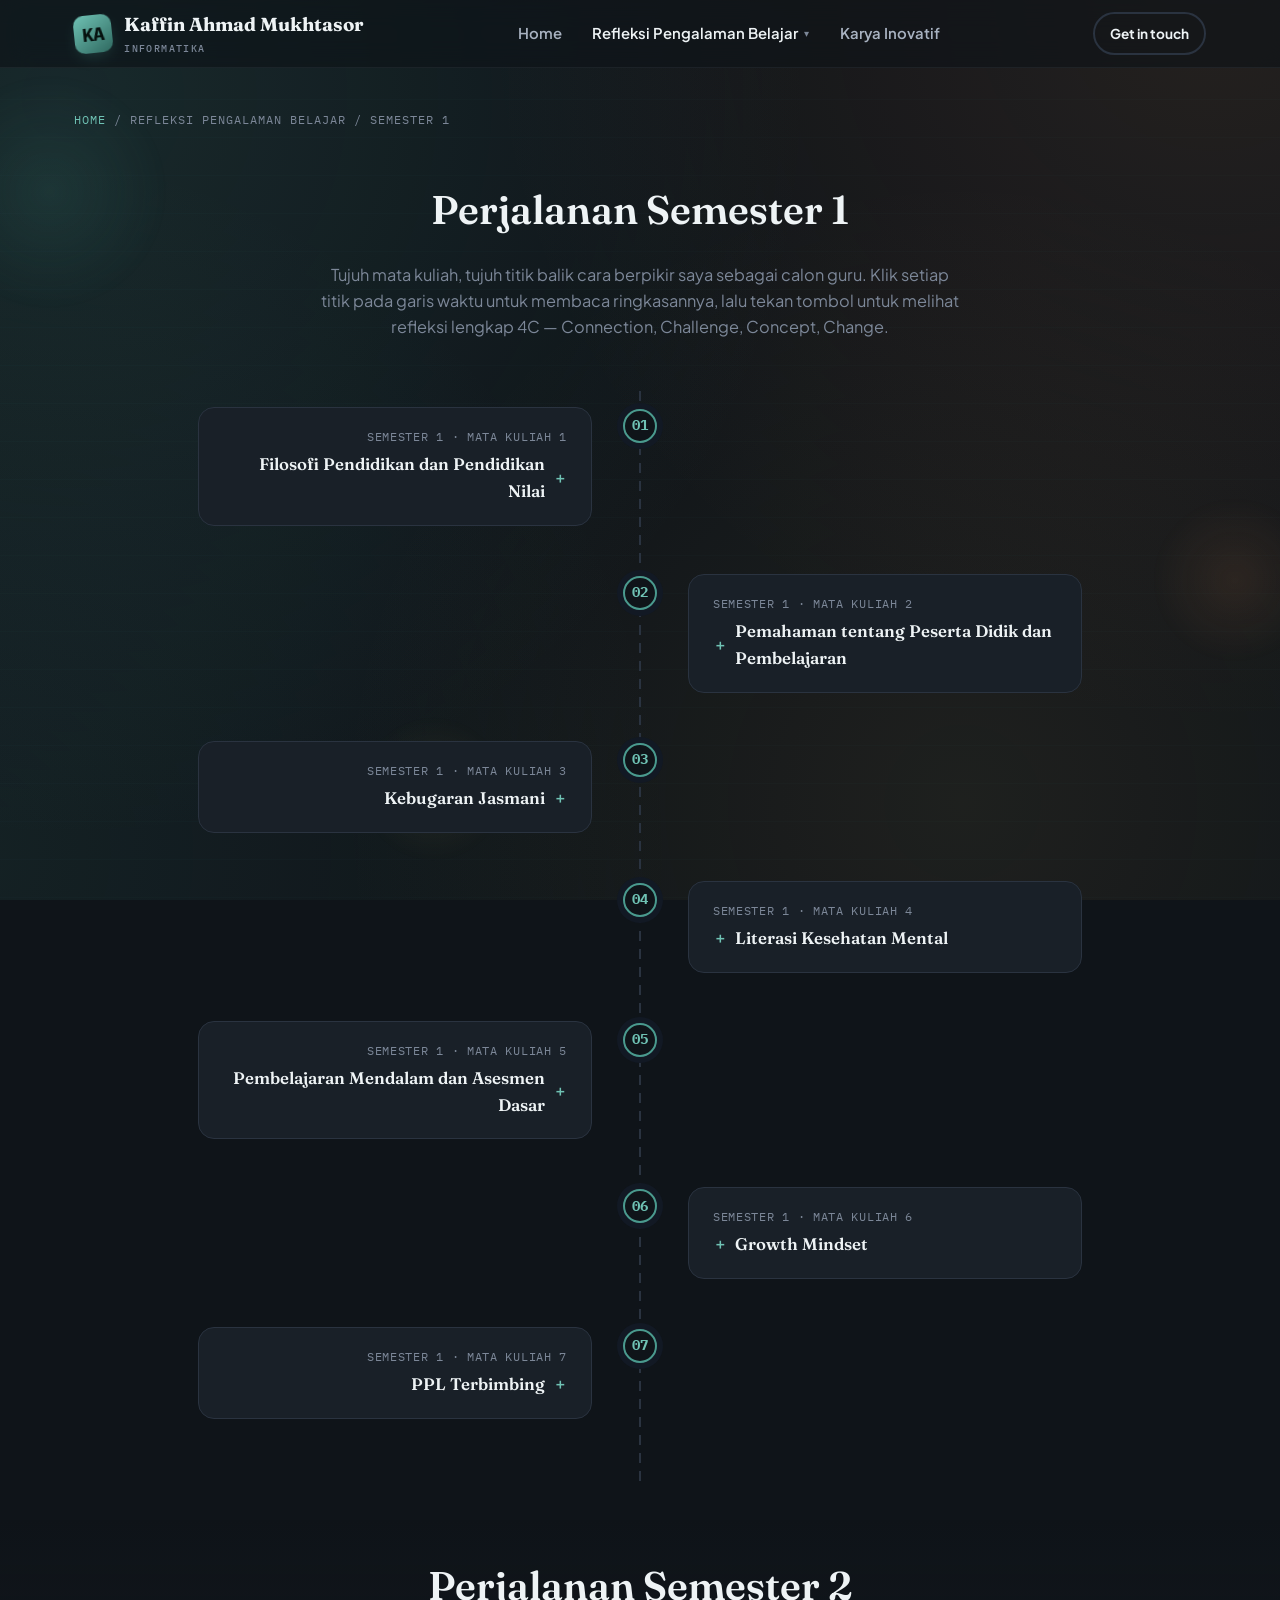
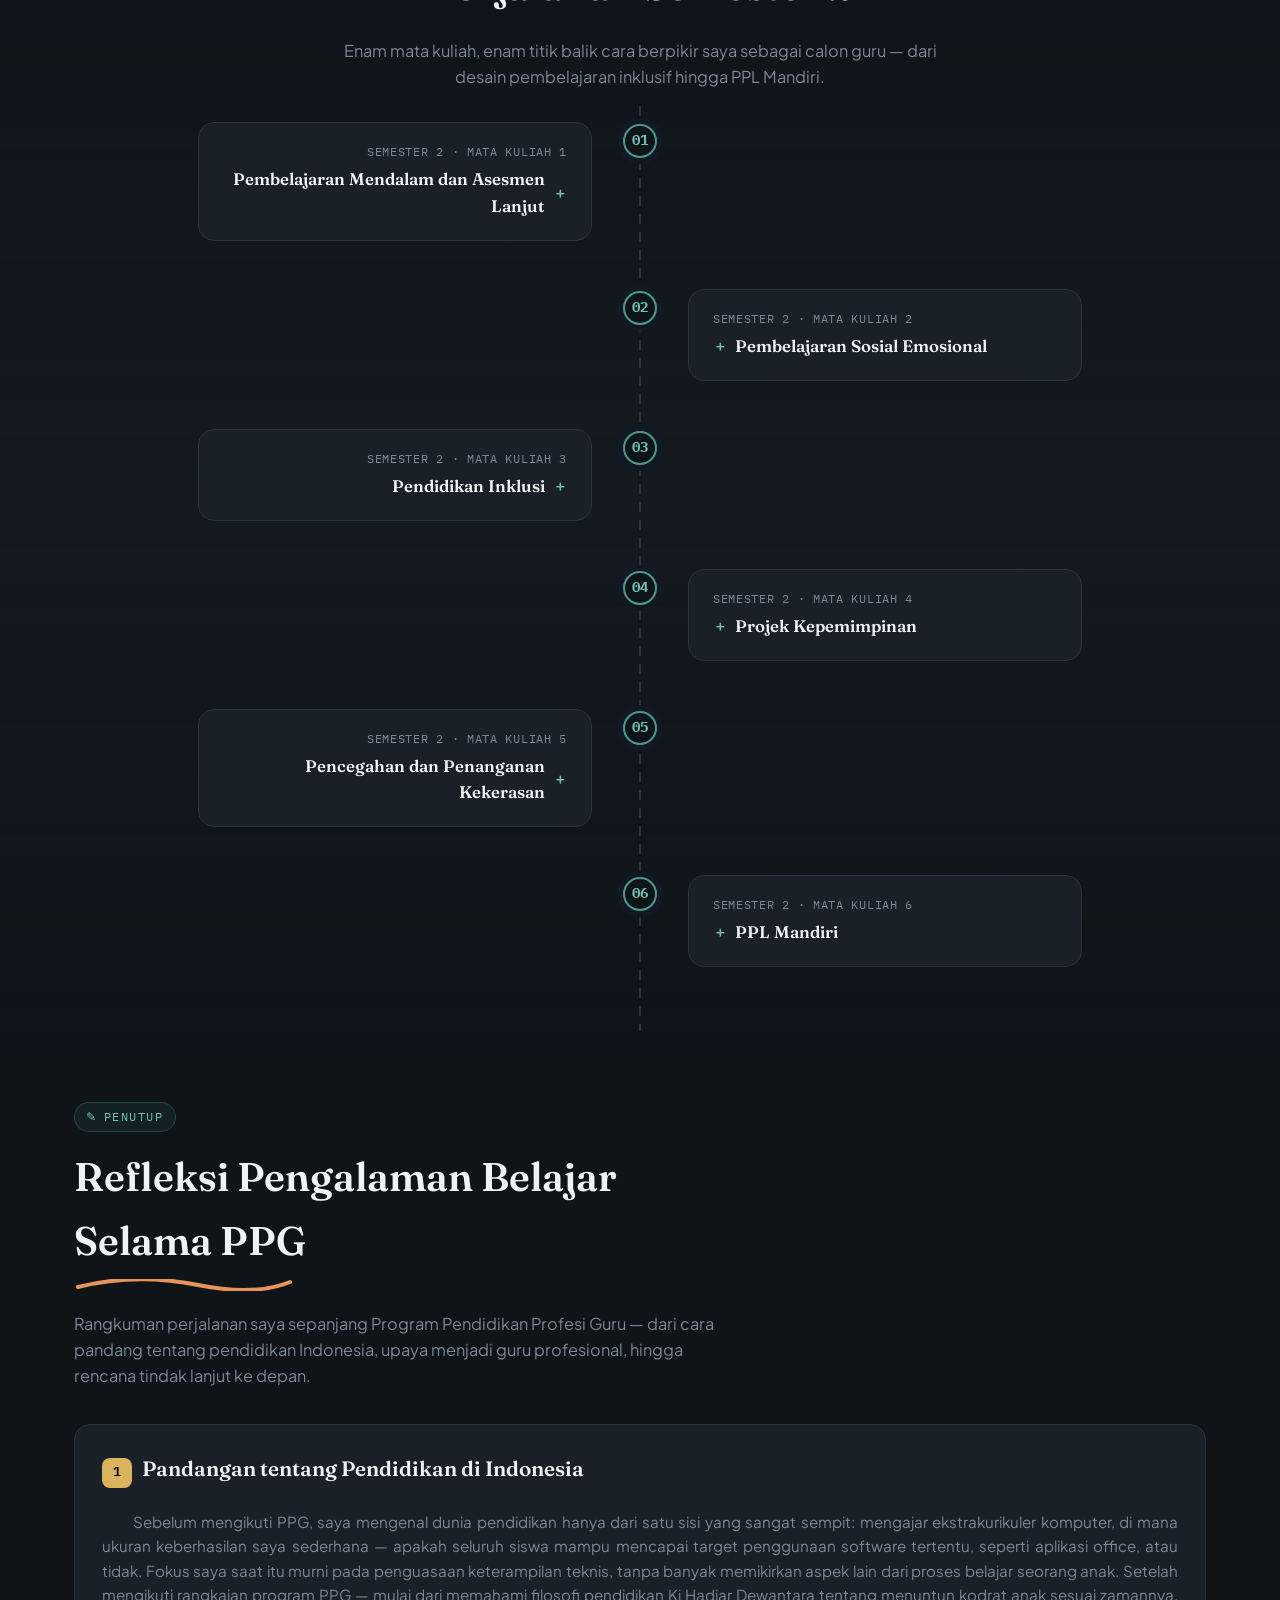
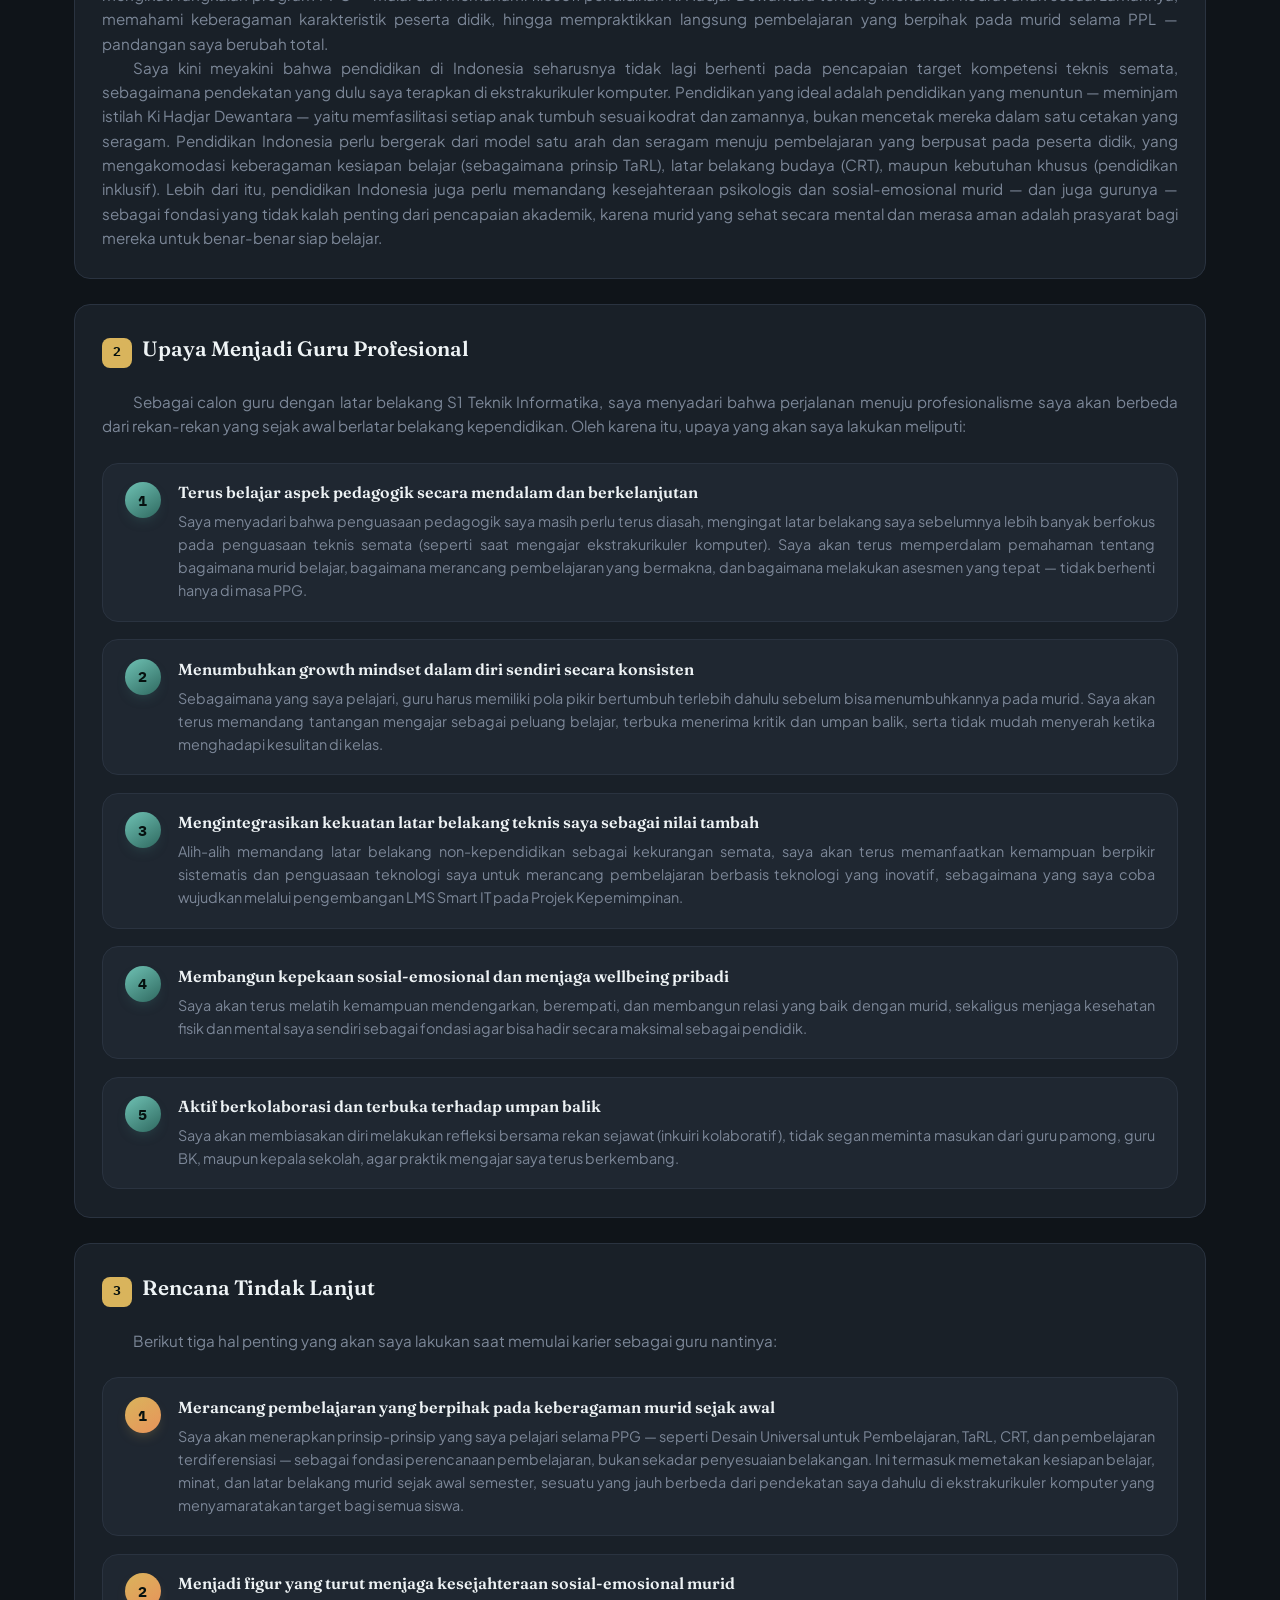
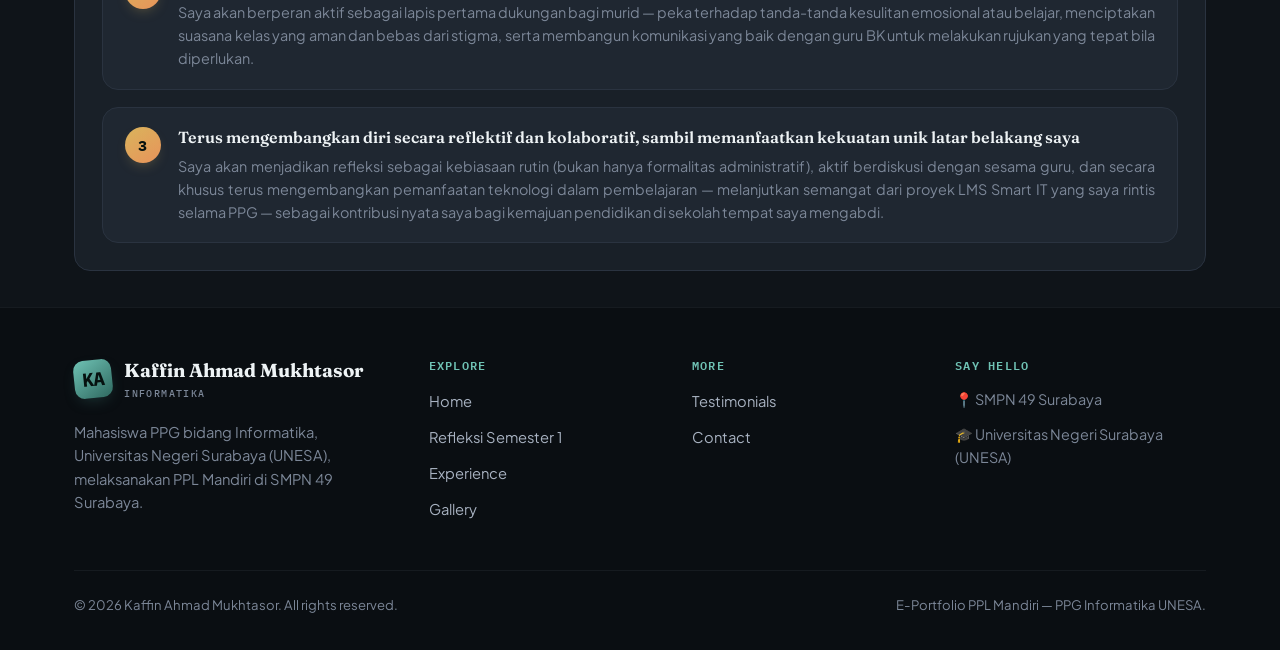
==== commit 80ea5462: "yey" ====
--- a/about.html
+++ b/about.html
@@ -26,14 +26,15 @@
     </a>
     <div class="nav-links" role="menubar">
       <a href="index.html">Home</a>
-      <details class="nav-dropdown">
-        <summary aria-current="page">Refleksi Pengalaman Belajar</summary>
+      <details class="nav-dropdown" aria-current="page">
+        <summary aria-current="page" >Refleksi Pengalaman Belajar</summary>
         <div class="dropdown-menu">
-          <a href="about.html#semester-1" aria-current="page">Semester 1</a>
+          <a href="about.html#semester-1" >Semester 1</a>
           <a href="about.html#semester-2">Semester 2</a>
+          <a href="about.html#refleksi-akhir">Refleksi PPG</a>
         </div>
       </details>
-      <a href="experience.html">Experience</a>
+      <a href="karya-inovasi.html" >Karya Inovatif</a>
       
     </div>
     <div class="nav-cta">
@@ -46,50 +47,158 @@
 </nav>
 <div class="mobile-panel" id="mobile-menu">
   <a href="index.html">Home</a>
-  <details class="nav-dropdown">
+  <details class="nav-dropdown" aria-current="page">
     <summary aria-current="page">Refleksi Pengalaman Belajar</summary>
-    <div class="dropdown-menu">
+    <div class="dropdown-menu" aria-current="page">
       <a href="about.html#semester-1" aria-current="page">Semester 1</a>
       <a href="about.html#semester-2">Semester 2</a>
+          <a href="about.html#refleksi-akhir">Refleksi PPG</a>
     </div>
   </details>
-  <a href="experience.html">Experience</a>
-  <a href="gallery.html">Gallery</a>
-  <a href="blog.html">Journal</a>
-  <a href="testimonials.html">Testimonials</a>
-  <a href="contact.html">Contact</a>
-  <a href="contact.html" class="btn btn-primary btn-block">Get in touch</a>
+ 
+      <a href="karya-inovatif.html" aria-current="page">Karya Inovatif</a>
 </div>
 
 <main id="main">
 
   <!-- PAGE HEADER -->
-  <section class="page-header">
+  <section class="page-header" id="semester-1">
     <div class="wrap reveal">
-      <div class="crumb"><a href="index.html">Home</a> / Refleksi Pengalaman Belajar / Semester 1</div>
-      <span class="eyebrow">Refleksi Pengalaman Belajar</span>
-      <h1>Perjalanan Semester 1</h1>
-      <p class="lede">Tujuh mata kuliah, tujuh titik balik cara berpikir saya sebagai calon guru. Klik setiap titik pada garis waktu untuk membaca ringkasannya, lalu tekan tombol untuk melihat refleksi lengkap 4C — Connection, Challenge, Concept, Change.</p>
-    </div>
-  </section>
-
+      <div class="crumb " ><a href="index.html">Home</a> / Refleksi Pengalaman Belajar / Semester 1</div>
+
+      </div>
+  </section>
+ <div class="section-head reveal text-center" style="margin: 0 auto;" >
+       
+        <h2>Perjalanan Semester 1
+          
+        </h2>
+        <p class="lede">Tujuh mata kuliah, tujuh titik balik cara berpikir saya sebagai calon guru. Klik setiap titik pada garis waktu untuk membaca ringkasannya, lalu tekan tombol untuk melihat refleksi lengkap 4C — Connection, Challenge, Concept, Change.</p>
+    
+      </div>
   <!-- TIMELINE -->
-  <section class="section-tight" id="semester-1">
+  <section class="section-tight" >
     <div class="wrap">
       <div id="timeline-root" class="timeline-vertical"></div>
     </div>
   </section>
 
-  <!-- SEMESTER 2 PLACEHOLDER -->
+  <!-- SEMESTER 2 -->
   <section class="section-tight band" id="semester-2">
     <div class="wrap">
       <div class="section-head reveal text-center" style="margin: 0 auto;">
-        <span class="eyebrow">Segera Hadir</span>
-        <h2>Refleksi Semester 2
+       
+        <h2>Perjalanan Semester 2
+          
+        </h2>
+        <p class="lede">Enam mata kuliah, enam titik balik cara berpikir saya sebagai calon guru — dari desain pembelajaran inklusif hingga PPL Mandiri.</p>
+        
+      </div>
+      <div id="timeline-root-2" class="timeline-vertical"></div>
+    </div>
+  </section>
+
+  <!-- REFLEKSI AKHIR PPG -->
+  <section class="section-tight" id="refleksi-akhir">
+    <div class="wrap">
+      <div class="section-head reveal">
+        <span class="eyebrow">Penutup</span>
+        <h2>Refleksi Pengalaman Belajar Selama PPG
           <svg class="chalk-underline" viewBox="0 0 220 12" aria-hidden="true"><path d="M4 8c40-10 80-10 120-2s70 6 92-3"/></svg>
         </h2>
-        <p>Timeline refleksi mata kuliah Semester 2 sedang disusun dan akan ditambahkan menyusul.</p>
-      </div>
+        <p>Rangkuman perjalanan saya sepanjang Program Pendidikan Profesi Guru — dari cara pandang tentang pendidikan Indonesia, upaya menjadi guru profesional, hingga rencana tindak lanjut ke depan.</p>
+      </div>
+
+      <!-- 1. Pandangan tentang pendidikan Indonesia -->
+      <div class="card reveal" style="margin-bottom:1.6rem;">
+        <div class="subhead">
+          <span class="subhead-tag">1</span>
+          <h3>Pandangan tentang Pendidikan di Indonesia</h3>
+        </div>
+        <p class="text-justify">Sebelum mengikuti PPG, saya mengenal dunia pendidikan hanya dari satu sisi yang sangat sempit: mengajar ekstrakurikuler komputer, di mana ukuran keberhasilan saya sederhana — apakah seluruh siswa mampu mencapai target penggunaan software tertentu, seperti aplikasi office, atau tidak. Fokus saya saat itu murni pada penguasaan keterampilan teknis, tanpa banyak memikirkan aspek lain dari proses belajar seorang anak. Setelah mengikuti rangkaian program PPG — mulai dari memahami filosofi pendidikan Ki Hadjar Dewantara tentang menuntun kodrat anak sesuai zamannya, memahami keberagaman karakteristik peserta didik, hingga mempraktikkan langsung pembelajaran yang berpihak pada murid selama PPL — pandangan saya berubah total.</p>
+        <p class="text-justify">Saya kini meyakini bahwa pendidikan di Indonesia seharusnya tidak lagi berhenti pada pencapaian target kompetensi teknis semata, sebagaimana pendekatan yang dulu saya terapkan di ekstrakurikuler komputer. Pendidikan yang ideal adalah pendidikan yang menuntun — meminjam istilah Ki Hadjar Dewantara — yaitu memfasilitasi setiap anak tumbuh sesuai kodrat dan zamannya, bukan mencetak mereka dalam satu cetakan yang seragam. Pendidikan Indonesia perlu bergerak dari model satu arah dan seragam menuju pembelajaran yang berpusat pada peserta didik, yang mengakomodasi keberagaman kesiapan belajar (sebagaimana prinsip TaRL), latar belakang budaya (CRT), maupun kebutuhan khusus (pendidikan inklusif). Lebih dari itu, pendidikan Indonesia juga perlu memandang kesejahteraan psikologis dan sosial-emosional murid — dan juga gurunya — sebagai fondasi yang tidak kalah penting dari pencapaian akademik, karena murid yang sehat secara mental dan merasa aman adalah prasyarat bagi mereka untuk benar-benar siap belajar.</p>
+      </div>
+
+      <!-- 2. Upaya menjadi guru profesional -->
+      <div class="card reveal" style="margin-bottom:1.6rem;">
+        <div class="subhead">
+          <span class="subhead-tag">2</span>
+          <h3>Upaya Menjadi Guru Profesional</h3>
+        </div>
+        <p class="text-justify">Sebagai calon guru dengan latar belakang S1 Teknik Informatika, saya menyadari bahwa perjalanan menuju profesionalisme saya akan berbeda dari rekan-rekan yang sejak awal berlatar belakang kependidikan. Oleh karena itu, upaya yang akan saya lakukan meliputi:</p>
+
+        <div class="point-list reveal-stagger">
+          <div class="point-item reveal" style="--i:0">
+            <span class="point-num">1</span>
+            <div class="point-content">
+              <h4>Terus belajar aspek pedagogik secara mendalam dan berkelanjutan</h4>
+              <p>Saya menyadari bahwa penguasaan pedagogik saya masih perlu terus diasah, mengingat latar belakang saya sebelumnya lebih banyak berfokus pada penguasaan teknis semata (seperti saat mengajar ekstrakurikuler komputer). Saya akan terus memperdalam pemahaman tentang bagaimana murid belajar, bagaimana merancang pembelajaran yang bermakna, dan bagaimana melakukan asesmen yang tepat — tidak berhenti hanya di masa PPG.</p>
+            </div>
+          </div>
+          <div class="point-item reveal" style="--i:1">
+            <span class="point-num">2</span>
+            <div class="point-content">
+              <h4>Menumbuhkan growth mindset dalam diri sendiri secara konsisten</h4>
+              <p>Sebagaimana yang saya pelajari, guru harus memiliki pola pikir bertumbuh terlebih dahulu sebelum bisa menumbuhkannya pada murid. Saya akan terus memandang tantangan mengajar sebagai peluang belajar, terbuka menerima kritik dan umpan balik, serta tidak mudah menyerah ketika menghadapi kesulitan di kelas.</p>
+            </div>
+          </div>
+          <div class="point-item reveal" style="--i:2">
+            <span class="point-num">3</span>
+            <div class="point-content">
+              <h4>Mengintegrasikan kekuatan latar belakang teknis saya sebagai nilai tambah</h4>
+              <p>Alih-alih memandang latar belakang non-kependidikan sebagai kekurangan semata, saya akan terus memanfaatkan kemampuan berpikir sistematis dan penguasaan teknologi saya untuk merancang pembelajaran berbasis teknologi yang inovatif, sebagaimana yang saya coba wujudkan melalui pengembangan LMS Smart IT pada Projek Kepemimpinan.</p>
+            </div>
+          </div>
+          <div class="point-item reveal" style="--i:3">
+            <span class="point-num">4</span>
+            <div class="point-content">
+              <h4>Membangun kepekaan sosial-emosional dan menjaga wellbeing pribadi</h4>
+              <p>Saya akan terus melatih kemampuan mendengarkan, berempati, dan membangun relasi yang baik dengan murid, sekaligus menjaga kesehatan fisik dan mental saya sendiri sebagai fondasi agar bisa hadir secara maksimal sebagai pendidik.</p>
+            </div>
+          </div>
+          <div class="point-item reveal" style="--i:4">
+            <span class="point-num">5</span>
+            <div class="point-content">
+              <h4>Aktif berkolaborasi dan terbuka terhadap umpan balik</h4>
+              <p>Saya akan membiasakan diri melakukan refleksi bersama rekan sejawat (inkuiri kolaboratif), tidak segan meminta masukan dari guru pamong, guru BK, maupun kepala sekolah, agar praktik mengajar saya terus berkembang.</p>
+            </div>
+          </div>
+        </div>
+      </div>
+
+      <!-- 3. Rencana tindak lanjut -->
+      <div class="card reveal">
+        <div class="subhead">
+          <span class="subhead-tag">3</span>
+          <h3>Rencana Tindak Lanjut</h3>
+        </div>
+        <p class="text-justify">Berikut tiga hal penting yang akan saya lakukan saat memulai karier sebagai guru nantinya:</p>
+
+        <div class="point-list point-list-gold reveal-stagger">
+          <div class="point-item reveal" style="--i:0">
+            <span class="point-num">1</span>
+            <div class="point-content">
+              <h4>Merancang pembelajaran yang berpihak pada keberagaman murid sejak awal</h4>
+              <p>Saya akan menerapkan prinsip-prinsip yang saya pelajari selama PPG — seperti Desain Universal untuk Pembelajaran, TaRL, CRT, dan pembelajaran terdiferensiasi — sebagai fondasi perencanaan pembelajaran, bukan sekadar penyesuaian belakangan. Ini termasuk memetakan kesiapan belajar, minat, dan latar belakang murid sejak awal semester, sesuatu yang jauh berbeda dari pendekatan saya dahulu di ekstrakurikuler komputer yang menyamaratakan target bagi semua siswa.</p>
+            </div>
+          </div>
+          <div class="point-item reveal" style="--i:1">
+            <span class="point-num">2</span>
+            <div class="point-content">
+              <h4>Menjadi figur yang turut menjaga kesejahteraan sosial-emosional murid</h4>
+              <p>Saya akan berperan aktif sebagai lapis pertama dukungan bagi murid — peka terhadap tanda-tanda kesulitan emosional atau belajar, menciptakan suasana kelas yang aman dan bebas dari stigma, serta membangun komunikasi yang baik dengan guru BK untuk melakukan rujukan yang tepat bila diperlukan.</p>
+            </div>
+          </div>
+          <div class="point-item reveal" style="--i:2">
+            <span class="point-num">3</span>
+            <div class="point-content">
+              <h4>Terus mengembangkan diri secara reflektif dan kolaboratif, sambil memanfaatkan kekuatan unik latar belakang saya</h4>
+              <p>Saya akan menjadikan refleksi sebagai kebiasaan rutin (bukan hanya formalitas administratif), aktif berdiskusi dengan sesama guru, dan secara khusus terus mengembangkan pemanfaatan teknologi dalam pembelajaran — melanjutkan semangat dari proyek LMS Smart IT yang saya rintis selama PPG — sebagai kontribusi nyata saya bagi kemajuan pendidikan di sekolah tempat saya mengabdi.</p>
+            </div>
+          </div>
+        </div>
+      </div>
+
     </div>
   </section>
 
@@ -150,5 +259,6 @@
 
 <script src="assets/script.js"></script>
 <script src="assets/semester1.js"></script>
+<script src="assets/semester2.js"></script>
 </body>
 </html>
--- a/assets/styles.css
+++ b/assets/styles.css
@@ -458,28 +458,50 @@
   margin: 0 auto;
   overflow: visible;
 }
-.lanyard-strap{
-  position: absolute;
-  top: 0;
-  left: 50%;
-  width: 8px;
-  height: 140px;
-  background: linear-gradient(180deg, var(--teal-light), var(--teal-dark));
-  border-radius: 0 0 4px 4px;
-  transform-origin: top center;
-  transform: translateX(-50%);
-  box-shadow: 0 0 14px -2px var(--teal-glow);
+.lanyard-stage::before{
+  content: "";
+  position: absolute;
+  top: -30px;
+  right: -10px;
+  width: 220px;
+  height: 220px;
+  background: radial-gradient(circle, rgba(217,180,92,.4), transparent 70%);
+  filter: blur(8px);
+  pointer-events: none;
+  z-index: 1;
+  animation: lanyardSunPulse 6s ease-in-out infinite;
+}
+@keyframes lanyardSunPulse{
+  0%, 100%{ opacity: .5; transform: scale(1); }
+  50%{ opacity: .95; transform: scale(1.1); }
+}
+@media (prefers-reduced-motion: reduce){
+  .lanyard-stage::before{ animation: none; opacity: .6; }
+}
+.lanyard-rope{
+  position: absolute;
+  inset: 0;
+  width: 100%;
+  height: 100%;
+  overflow: visible;
+  pointer-events: none;
   z-index: 2;
-}
+  filter:
+    drop-shadow(0 0 10px var(--teal-glow))
+    drop-shadow(0 0 16px rgba(217,180,92,.3));
+}
+.rope-stop-a{ stop-color: var(--teal-light); }
+.rope-stop-mid{ stop-color: #fff3d6; stop-opacity: .95; }
+.rope-stop-b{ stop-color: var(--teal-dark); }
 .lanyard-clip{
   width: 16px; height: 16px;
   border-radius: 50%;
   background: var(--silver-dim);
   border: 2px solid var(--card-line);
   position: absolute;
-  bottom: -8px;
-  left: 50%;
-  transform: translateX(-50%);
+  top: 0; left: 0;
+  will-change: transform;
+  z-index: 2;
 }
 .lanyard-card{
   position: absolute;
@@ -504,6 +526,7 @@
 .lanyard-face{
   position: absolute;
   inset: 0;
+  overflow: hidden;
   backface-visibility: hidden;
   border-radius: var(--radius-md);
   border: 1px solid var(--card-line);
@@ -514,6 +537,31 @@
   align-items: center;
   text-align: center;
   user-select: none;
+}
+.lanyard-shine{
+  position: absolute;
+  top: -42%;
+  left: -46%;
+  width: 32%;
+  height: 180%;
+  border-radius: 50%;
+  background: radial-gradient(
+    ellipse at center,
+    rgba(255,255,255,.85) 0%,
+    rgba(255,244,214,.55) 32%,
+    rgba(255,244,214,.18) 58%,
+    transparent 78%
+  );
+  filter: blur(4px);
+  transform: rotate(32deg) translateX(-170%);
+  opacity: .85;
+  pointer-events: none;
+  mix-blend-mode: overlay;
+  z-index: 2;
+  will-change: transform, opacity;
+}
+@media (prefers-reduced-motion: reduce){
+  .lanyard-shine{ opacity: .2; transform: rotate(32deg) translateX(20%); }
 }
 .lanyard-front{ background: var(--card); }
 .lanyard-hole{
@@ -1231,15 +1279,26 @@
 }
 .tl-v-card h3{ font-size: 1.05rem; margin: 0; display: flex; align-items: center; gap: .5em; }
 .tl-v-item:nth-child(odd) .tl-v-card h3{ justify-content: flex-end; }
-.tl-v-card h3::after{
+
+/* Kartu kiri (odd) — simbol +/- tetap di KANAN judul */
+.tl-v-item:nth-child(odd) .tl-v-card h3::after{
   content: "＋";
   font-size: .85em;
   color: var(--teal-light);
   transition: transform .3s var(--ease);
   flex: none;
 }
-.tl-v-card.is-open h3::after{ content: "－"; }
-
+.tl-v-item:nth-child(odd) .tl-v-card.is-open h3::after{ content: "－"; }
+
+/* Kartu kanan (even) — simbol +/- di KIRI judul */
+.tl-v-item:nth-child(even) .tl-v-card h3::before{
+  content: "＋";
+  font-size: .85em;
+  color: var(--teal-light);
+  transition: transform .3s var(--ease);
+  flex: none;
+}
+.tl-v-item:nth-child(even) .tl-v-card.is-open h3::before{ content: "－"; }
 .tl-v-body{
   max-height: 0;
   overflow: hidden;
@@ -1443,4 +1502,65 @@
   .tl-v-item:nth-child(even) .tl-v-body{ text-align: left; }
   .tl-v-item:nth-child(odd) .tl-v-body .btn{ margin-left: 0; }
   .modal-box{ padding: 1.6rem 1.4rem 1.8rem; }
-}   +}
+
+
+/* ---------- Closing reflection (Refleksi Akhir PPG) ---------- */
+.point-list{
+  display: grid;
+  gap: 1.1rem;
+  margin-top: 1.5rem;
+}
+.point-item{
+  display: flex;
+  align-items: flex-start;
+  gap: 1.1rem;
+  background: var(--card-alt);
+  border: 1px solid var(--card-line);
+  border-radius: var(--radius-md);
+  padding: 1.15rem 1.35rem;
+  transition: border-color .3s, transform .3s var(--ease), box-shadow .3s;
+}
+.point-item:hover{
+  border-color: rgba(74,154,142,.4);
+  transform: translateX(5px);
+  box-shadow: 0 14px 28px -18px rgba(0,0,0,.5);
+}
+.point-num{
+  flex: none;
+  width: 36px; height: 36px;
+  border-radius: 50%;
+  background: linear-gradient(145deg, var(--teal-light), var(--teal-dark));
+  color: #06110f;
+  font-family: var(--font-mono);
+  font-weight: 700;
+  font-size: .95rem;
+  display: grid;
+  place-items: center;
+  box-shadow: 0 6px 14px -6px var(--teal-glow);
+}
+.point-content h4{
+  font-size: 1rem;
+  color: var(--white);
+  margin: 0 0 .4em;
+  line-height: 1.35;
+}
+.point-content p{
+  font-size: .9rem;
+  color: var(--silver-dim);
+  margin: 0;
+  text-align: justify;
+  text-justify: inter-word;
+}
+
+/* Varian aksen emas untuk blok "Rencana Tindak Lanjut" agar sedikit
+   berbeda secara visual dari blok "Upaya Menjadi Guru Profesional" */
+.point-list-gold .point-num{
+  background: linear-gradient(145deg, var(--gold), var(--coral));
+  box-shadow: 0 6px 14px -6px rgba(217,180,92,.4);
+}
+
+.section-intro-text{
+  color: var(--silver);
+  font-size: .98rem;
+}
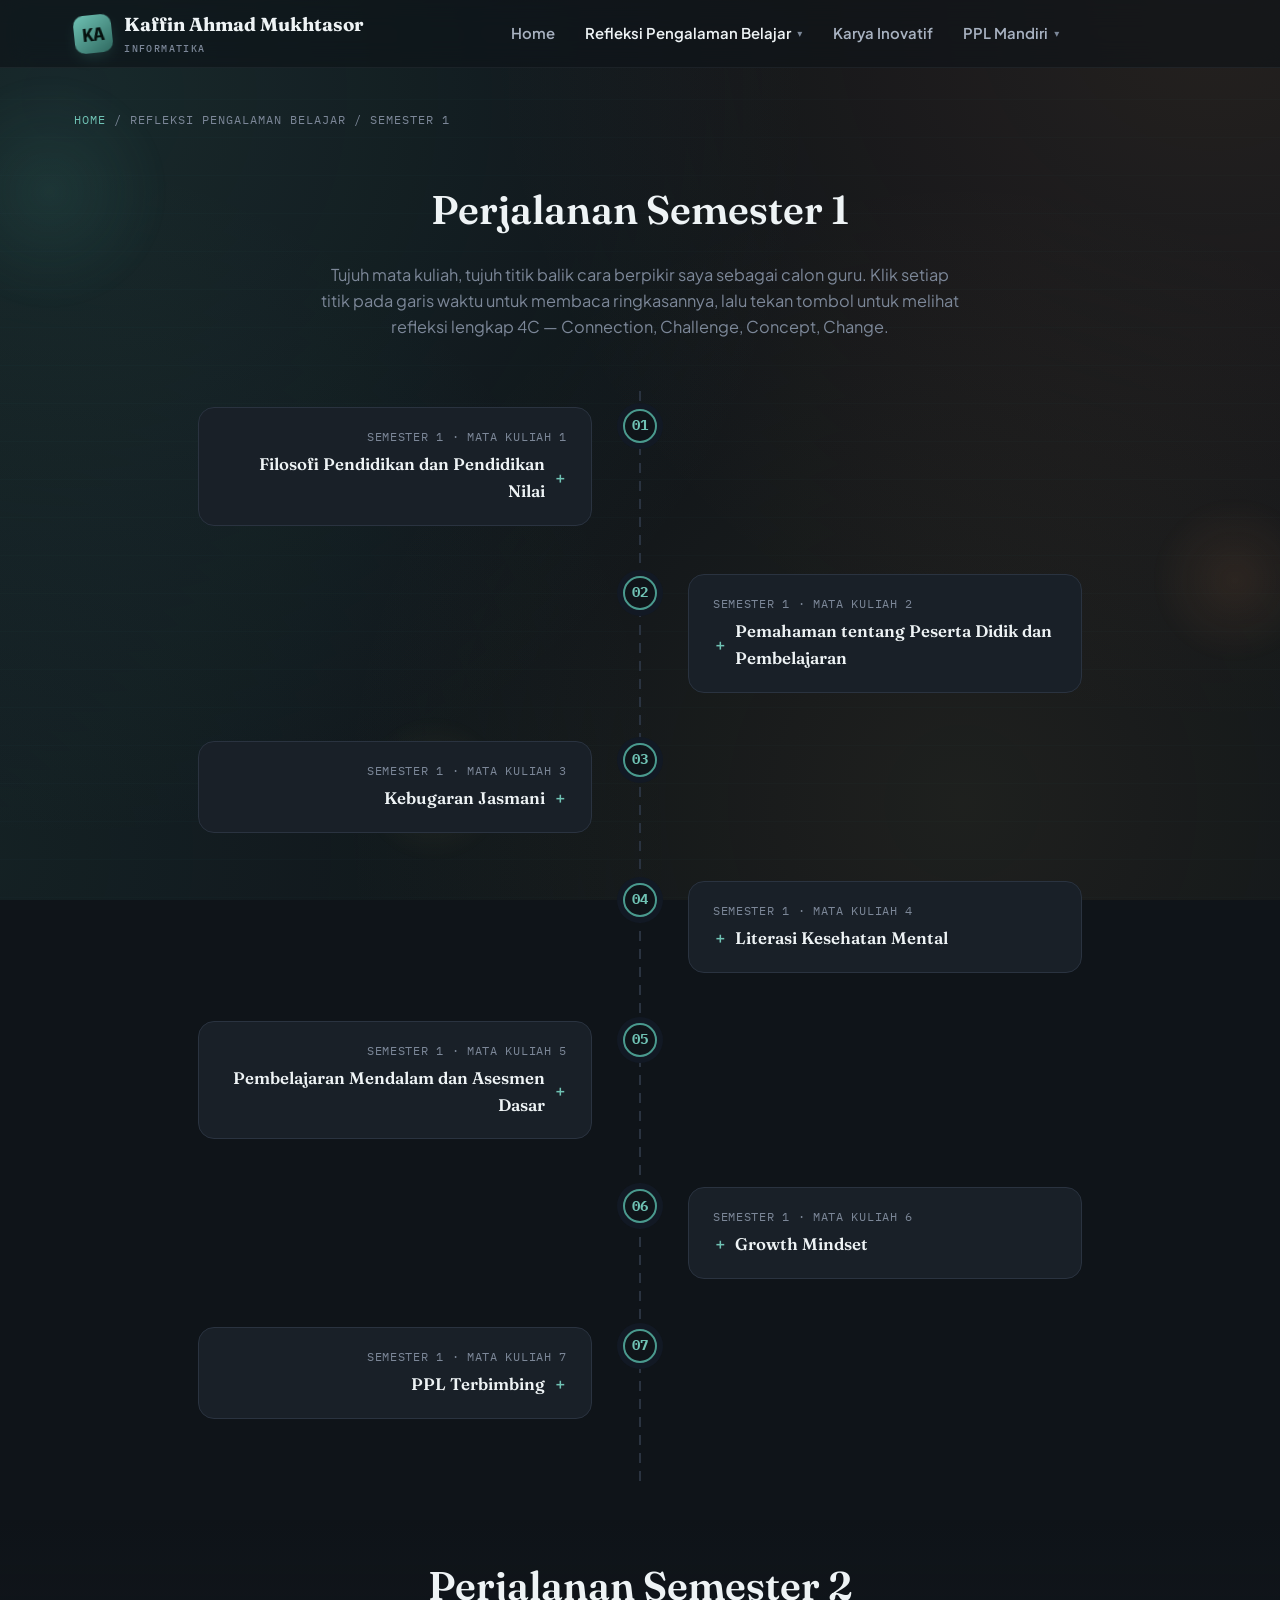
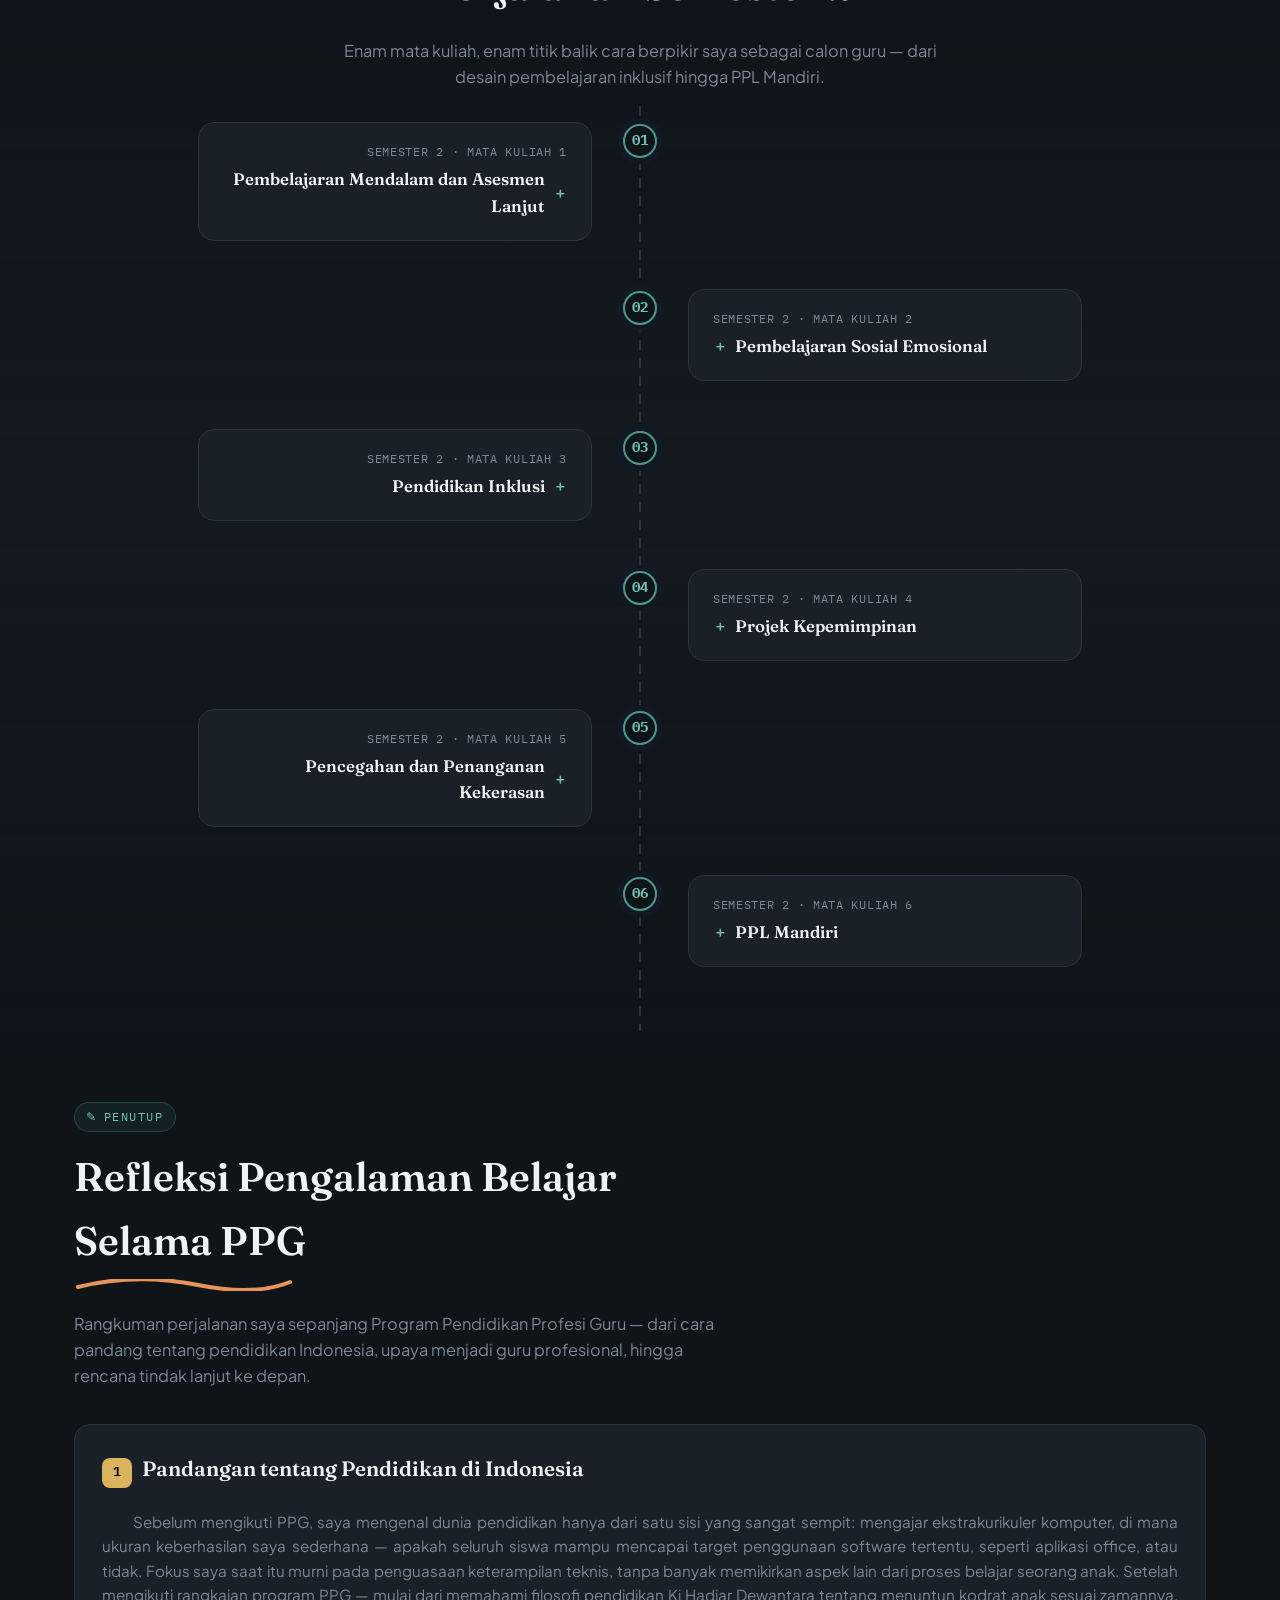
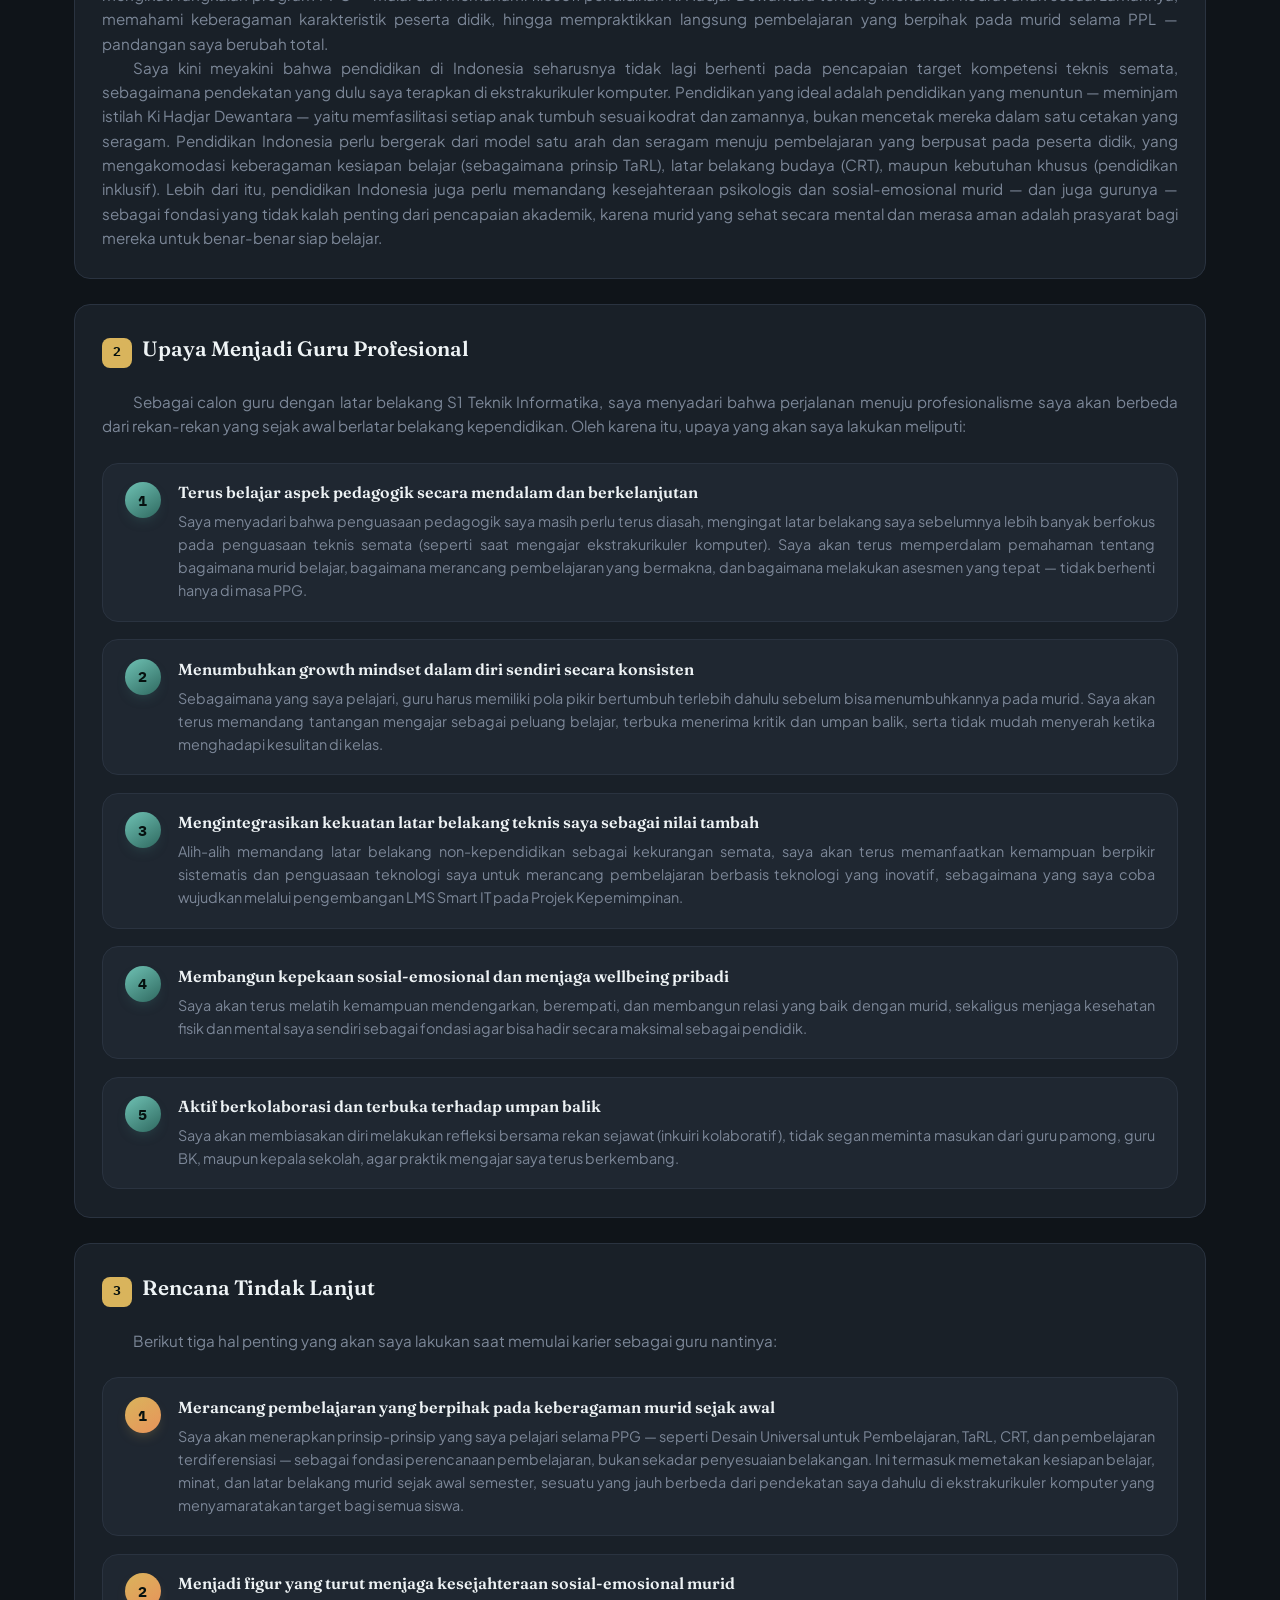
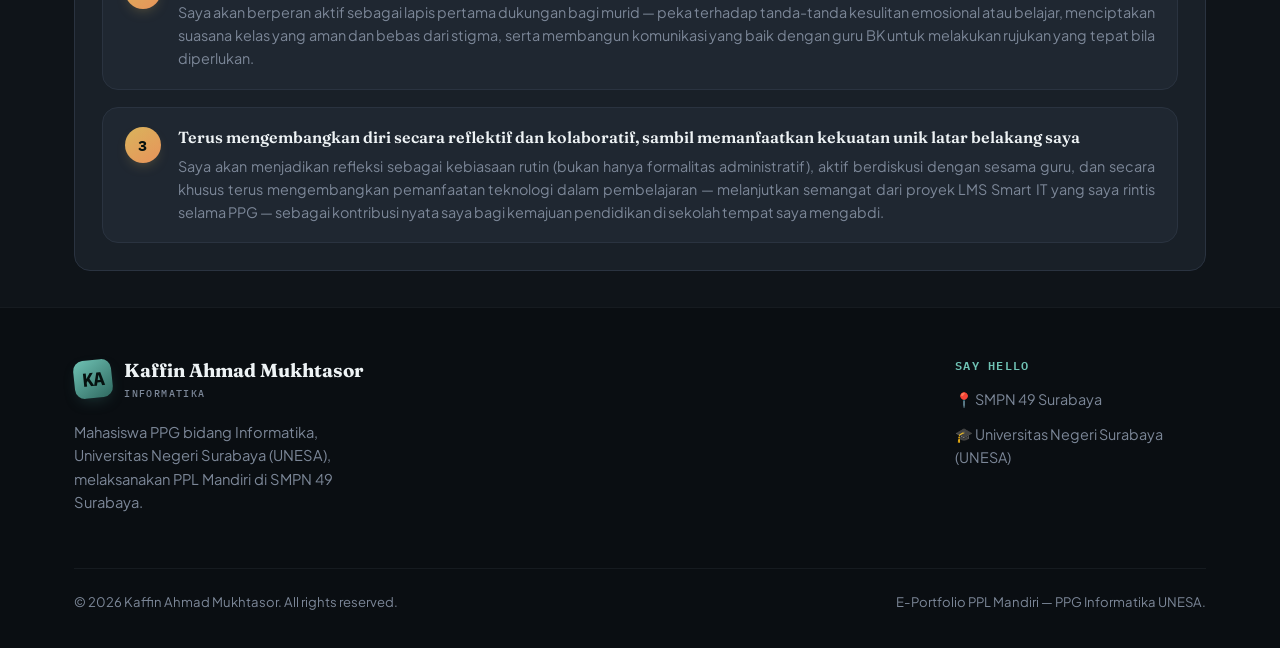
==== commit 7dfce0e3: "oush" ====
--- a/about.html
+++ b/about.html
@@ -25,20 +25,27 @@
       <span>Kaffin Ahmad Mukhtasor<small>Informatika</small></span>
     </a>
     <div class="nav-links" role="menubar">
-      <a href="index.html">Home</a>
-      <details class="nav-dropdown" aria-current="page">
-        <summary aria-current="page" >Refleksi Pengalaman Belajar</summary>
+    <a href="index.html" >Home</a>
+    <details class="nav-dropdown" aria-current="page">
+        <summary aria-current="page">Refleksi Pengalaman Belajar</summary>
+        <div class="dropdown-menu" >
+        <a href="about.html#semester-1" >Semester 1</a>
+        <a href="about.html#semester-2">Semester 2</a>
+        <a href="about.html#refleksi-akhir">Refleksi PPG</a>
+        </div>
+    </details>
+    <a href="karya-inovasi.html">Karya Inovatif</a>
+    <details class="nav-dropdown">
+        <summary>PPL Mandiri</summary>
         <div class="dropdown-menu">
-          <a href="about.html#semester-1" >Semester 1</a>
-          <a href="about.html#semester-2">Semester 2</a>
-          <a href="about.html#refleksi-akhir">Refleksi PPG</a>
-        </div>
-      </details>
-      <a href="karya-inovasi.html" >Karya Inovatif</a>
-      
+        <a href="pplmandiri.html">Refleksi Praktik Mengajar</a>
+        <a href="utsppl.html">UTS</a>
+        <a href="#">UAS</a>
+        </div>
+    </details>
     </div>
     <div class="nav-cta">
-      <a href="contact.html" class="btn btn-ghost btn-sm">Get in touch</a>
+      <!-- <a href="contact.html" class="btn btn-ghost btn-sm">Get in touch</a> -->
       <button class="hamburger" aria-label="Toggle menu" aria-expanded="false" aria-controls="mobile-menu">
         <span></span><span></span><span></span>
       </button>
@@ -56,7 +63,7 @@
     </div>
   </details>
  
-      <a href="karya-inovatif.html" aria-current="page">Karya Inovatif</a>
+      <a href="karya-inovatif.html" >Karya Inovatif</a>
 </div>
 
 <main id="main">
@@ -215,20 +222,10 @@
         <p>Mahasiswa PPG bidang Informatika, Universitas Negeri Surabaya (UNESA), melaksanakan PPL Mandiri di SMPN 49 Surabaya.</p>
       </div>
       <div class="footer-links">
-        <h4>Explore</h4>
-        <ul>
-          <li><a href="index.html">Home</a></li>
-          <li><a href="about.html#semester-1">Refleksi Semester 1</a></li>
-          <li><a href="experience.html">Experience</a></li>
-          <li><a href="gallery.html">Gallery</a></li>
-        </ul>
+        
       </div>
       <div class="footer-links">
-        <h4>More</h4>
-        <ul>
-          <li><a href="testimonials.html">Testimonials</a></li>
-          <li><a href="contact.html">Contact</a></li>
-        </ul>
+    
       </div>
       <div class="footer-contact">
         <h4>Say hello</h4>
--- a/assets/styles.css
+++ b/assets/styles.css
@@ -1563,4 +1563,82 @@
 .section-intro-text{
   color: var(--silver);
   font-size: .98rem;
+}
+/* ---------- Data table (analisis nonmengajar & instrumen penilaian) ---------- */
+.table-wrap{
+  overflow-x: auto;
+  border-radius: var(--radius-md);
+  border: 1px solid var(--card-line);
+  margin-top: 1.4rem;
+}
+.data-table{
+  width: 100%;
+  border-collapse: collapse;
+  min-width: 620px;
+}
+.data-table th{
+  background: var(--card-alt);
+  color: var(--teal-light);
+  font-family: var(--font-mono);
+  font-size: .76rem;
+  text-transform: uppercase;
+  letter-spacing: .06em;
+  text-align: left;
+  padding: .9em 1.1em;
+  border-bottom: 1px solid var(--card-line);
+}
+.data-table td{
+  padding: 1em 1.1em;
+  border-bottom: 1px solid var(--card-line);
+  color: var(--silver);
+  font-size: .9rem;
+  vertical-align: top;
+  line-height: 1.55;
+}
+.data-table tr:last-child td{ border-bottom: none; }
+.data-table tr:hover td{ background: rgba(74,154,142,.06); }
+/* ---------- Video documentation cards ---------- */
+.video-card{ padding: 1rem; }
+.video-frame{
+  position: relative;
+  width: 100%;
+  aspect-ratio: 16/9;
+  border-radius: var(--radius-sm);
+  overflow: hidden;
+  background: var(--bg-deep);
+  border: 1px solid var(--card-line);
+}
+.video-frame video{
+  width: 100%;
+  height: 100%;
+  object-fit: cover;
+  display: block;
+  background: #000;
+}
+.video-cap{
+  margin: .9em 0 0;
+  font-size: .88rem;
+  color: var(--silver-dim);
+  text-align: center;
+}
+/* ---------- Center foto & video dokumentasi PPL Mandiri ---------- */
+#foto-grid,
+#video-grid{
+  display: flex;
+  flex-wrap: wrap;
+  justify-content: center;
+  gap: 1rem;
+}
+#foto-grid .g-item{
+  flex: 1 1 260px;
+  max-width: 280px;
+}
+#video-grid .video-card{
+  flex: 1 1 380px;
+  max-width: 440px;
+}
+
+@media (max-width: 640px){
+  #foto-grid .g-item{ flex-basis: 100%; max-width: 320px; }
+  #video-grid .video-card{ flex-basis: 100%; max-width: 360px; }
 }
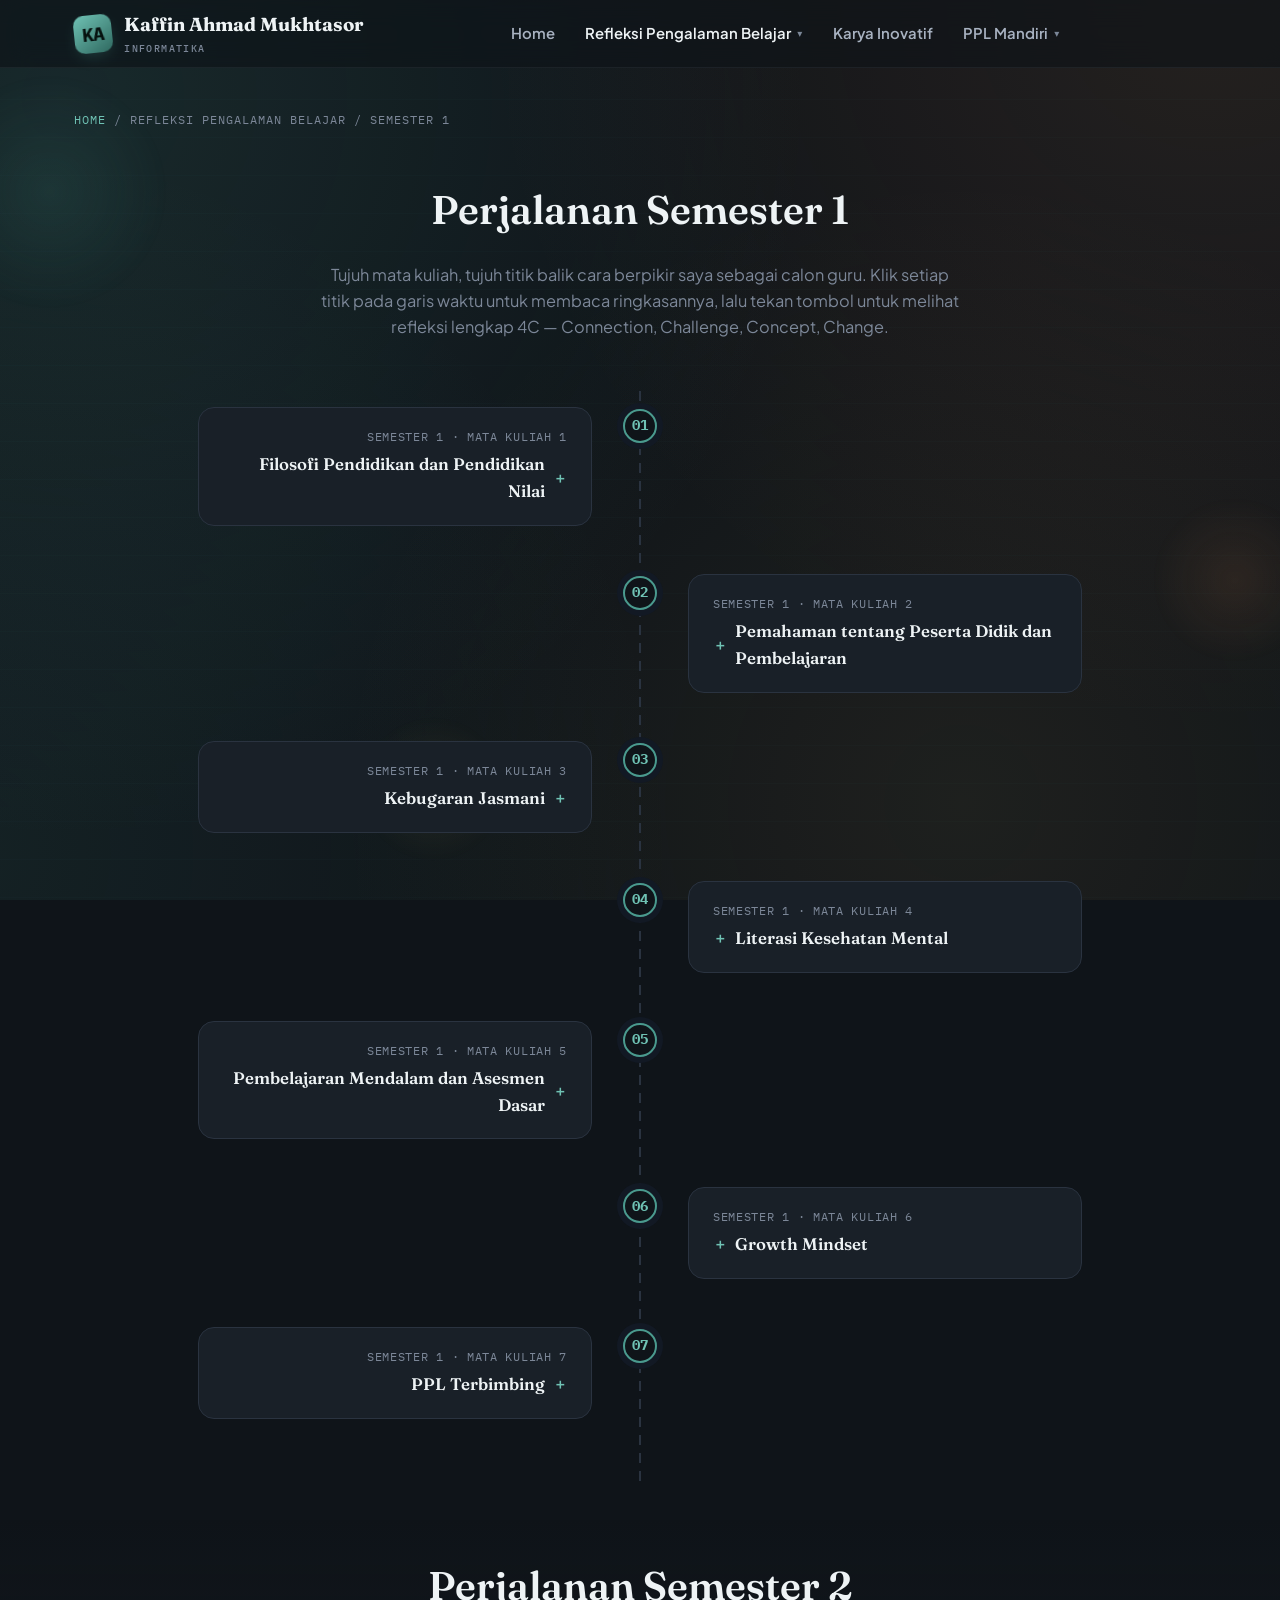
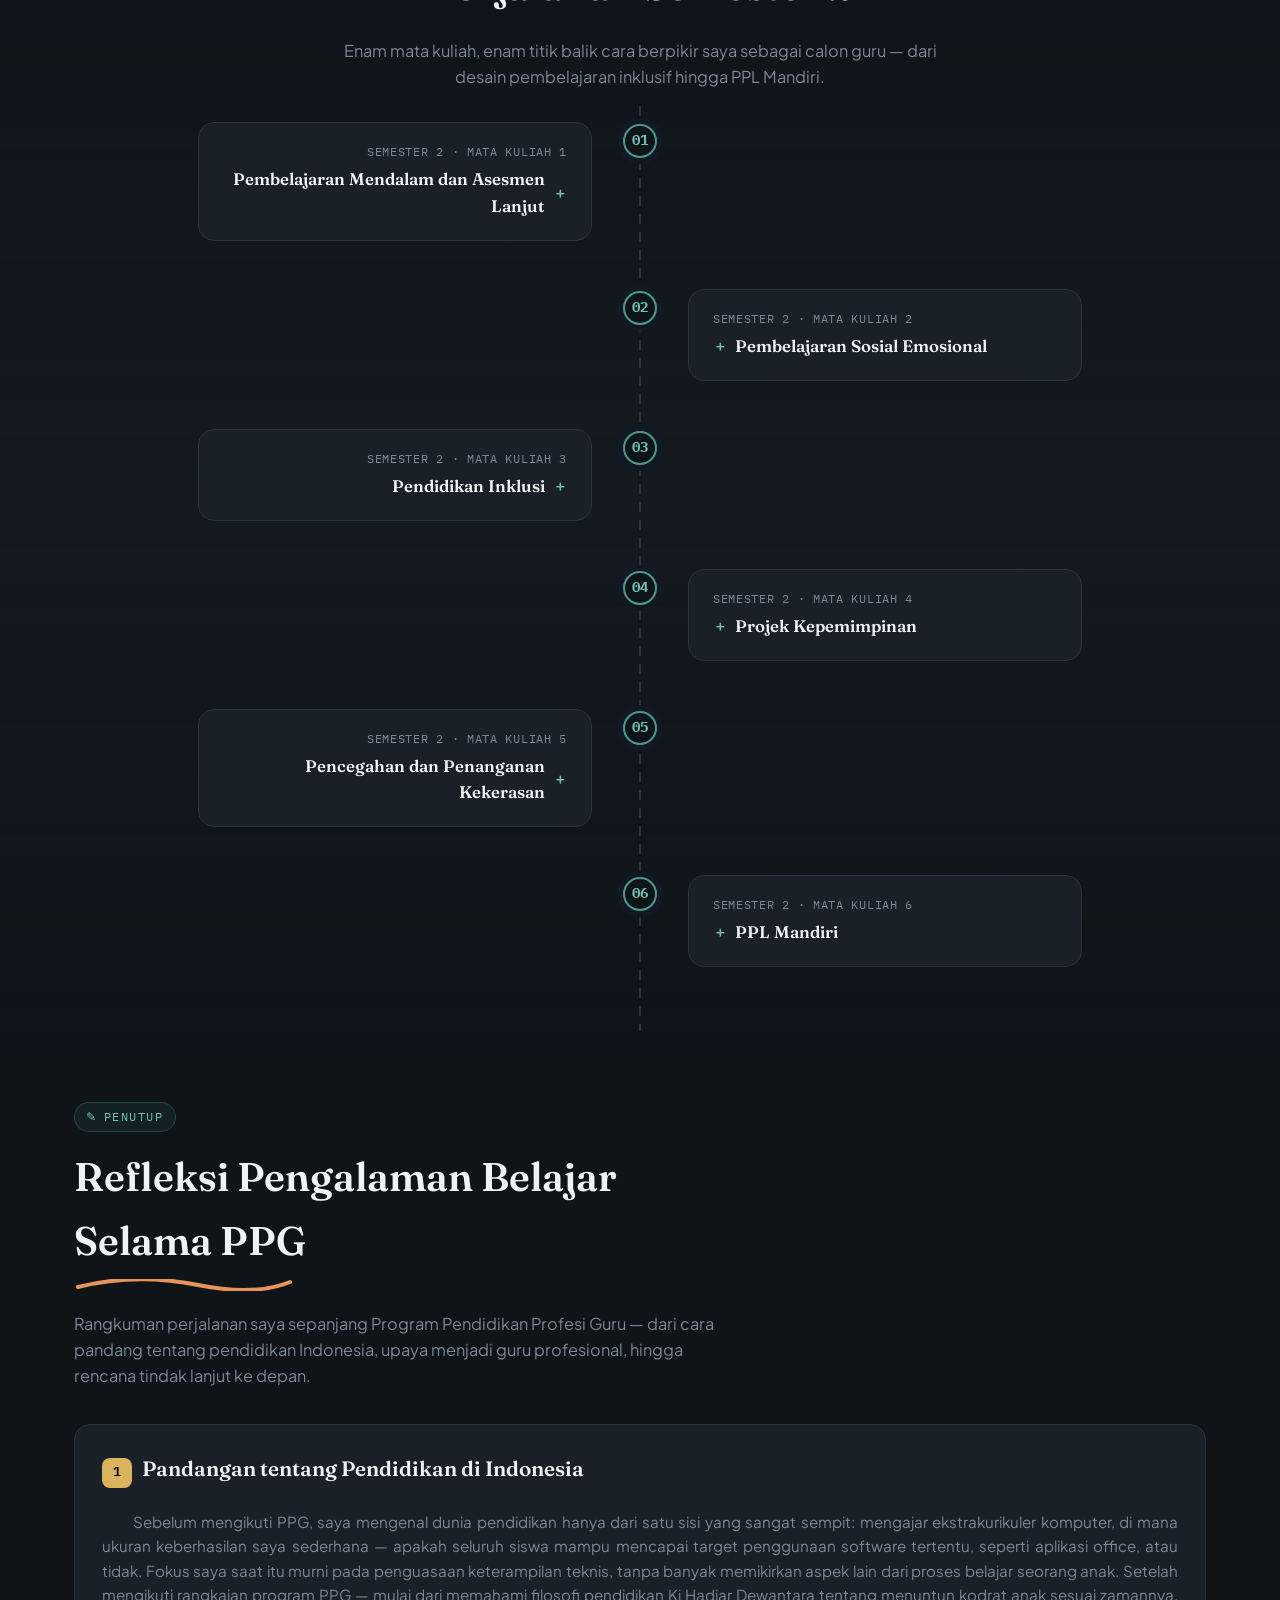
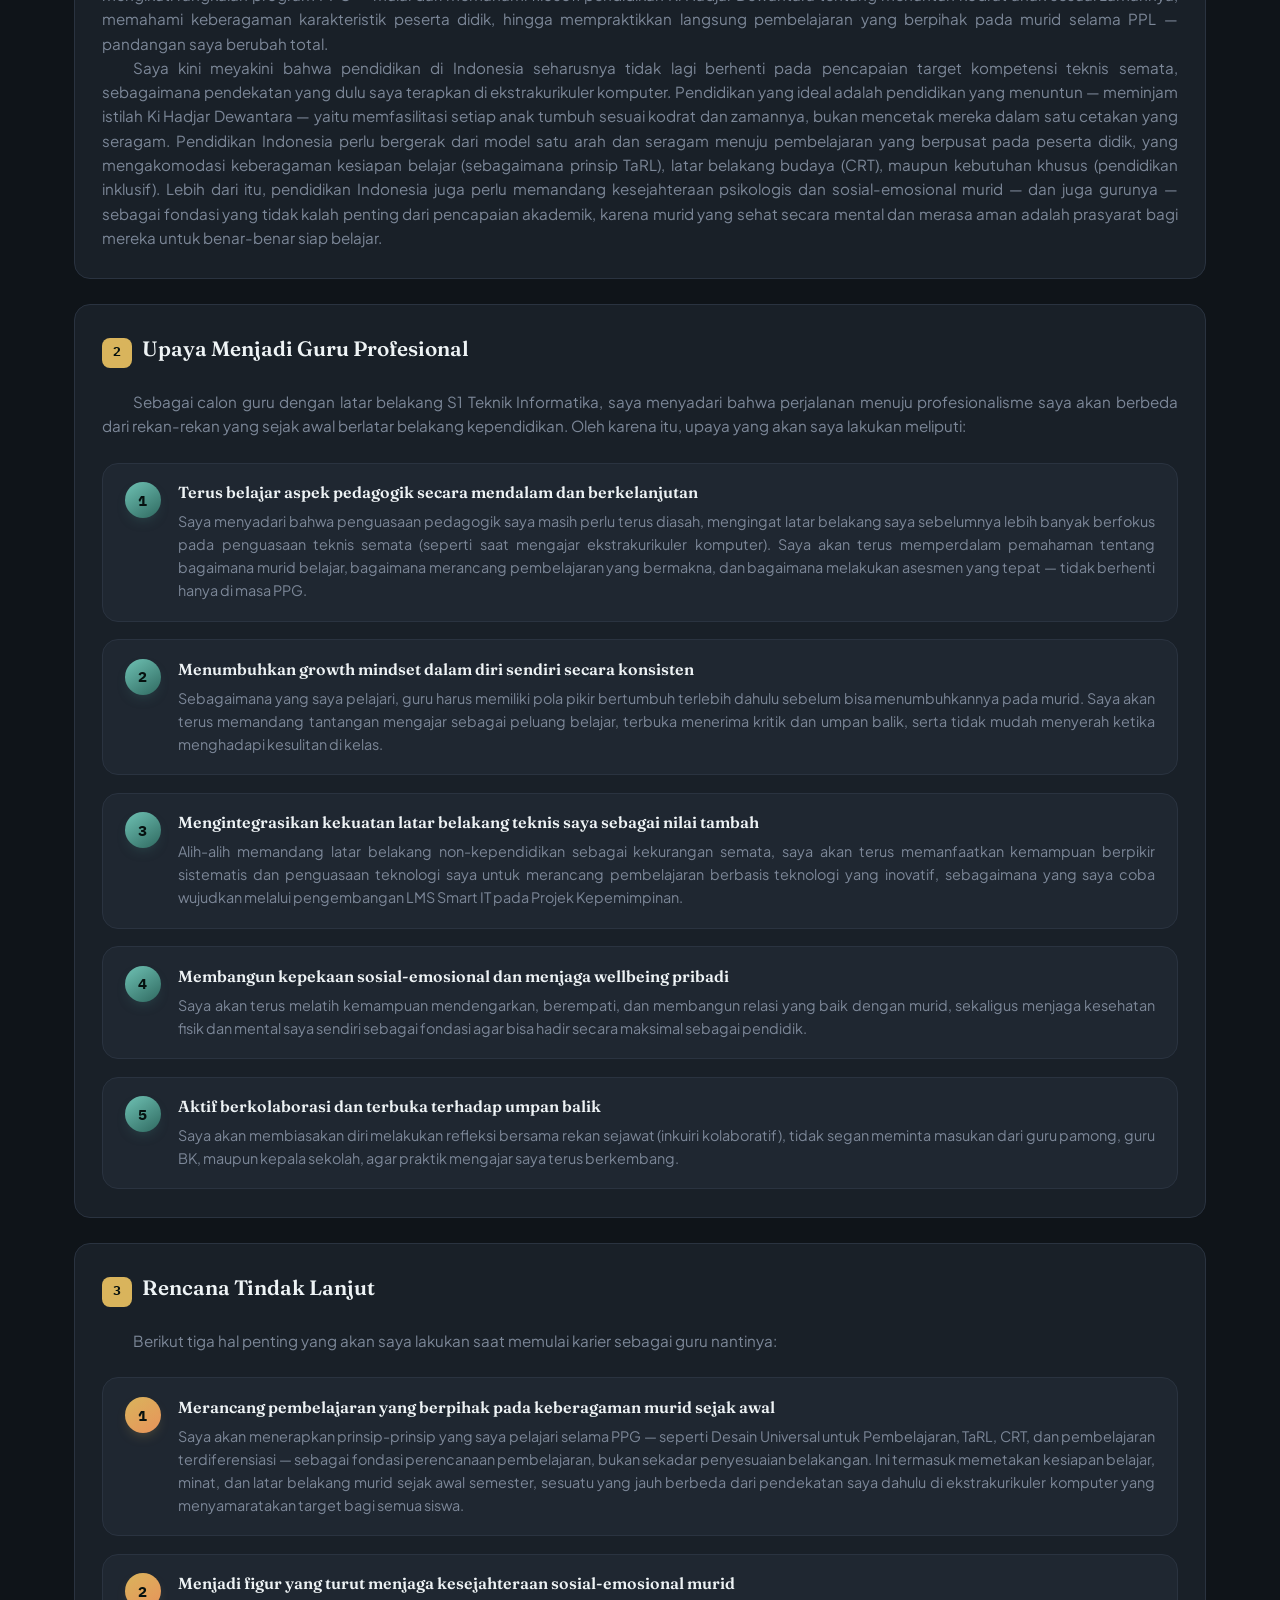
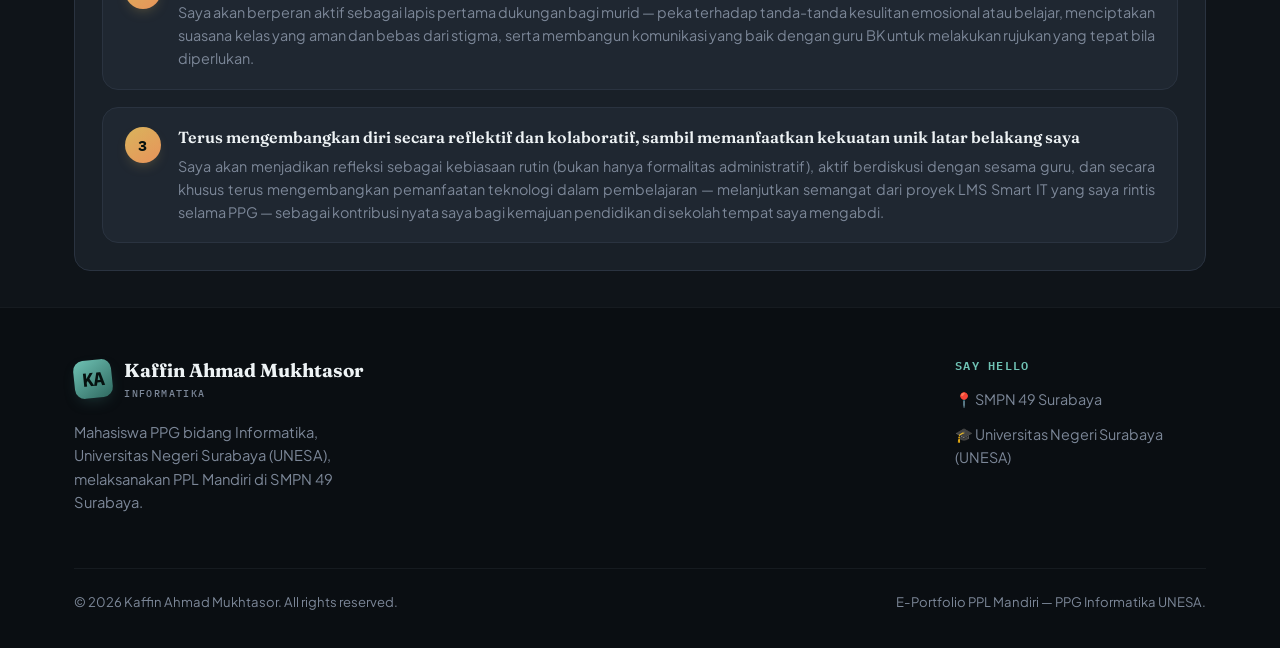
==== commit 06cfd74f: "push" ====
--- a/about.html
+++ b/about.html
@@ -40,7 +40,7 @@
         <div class="dropdown-menu">
         <a href="pplmandiri.html">Refleksi Praktik Mengajar</a>
         <a href="utsppl.html">UTS</a>
-        <a href="#">UAS</a>
+        <a href="uasppl.html">UAS</a>
         </div>
     </details>
     </div>
